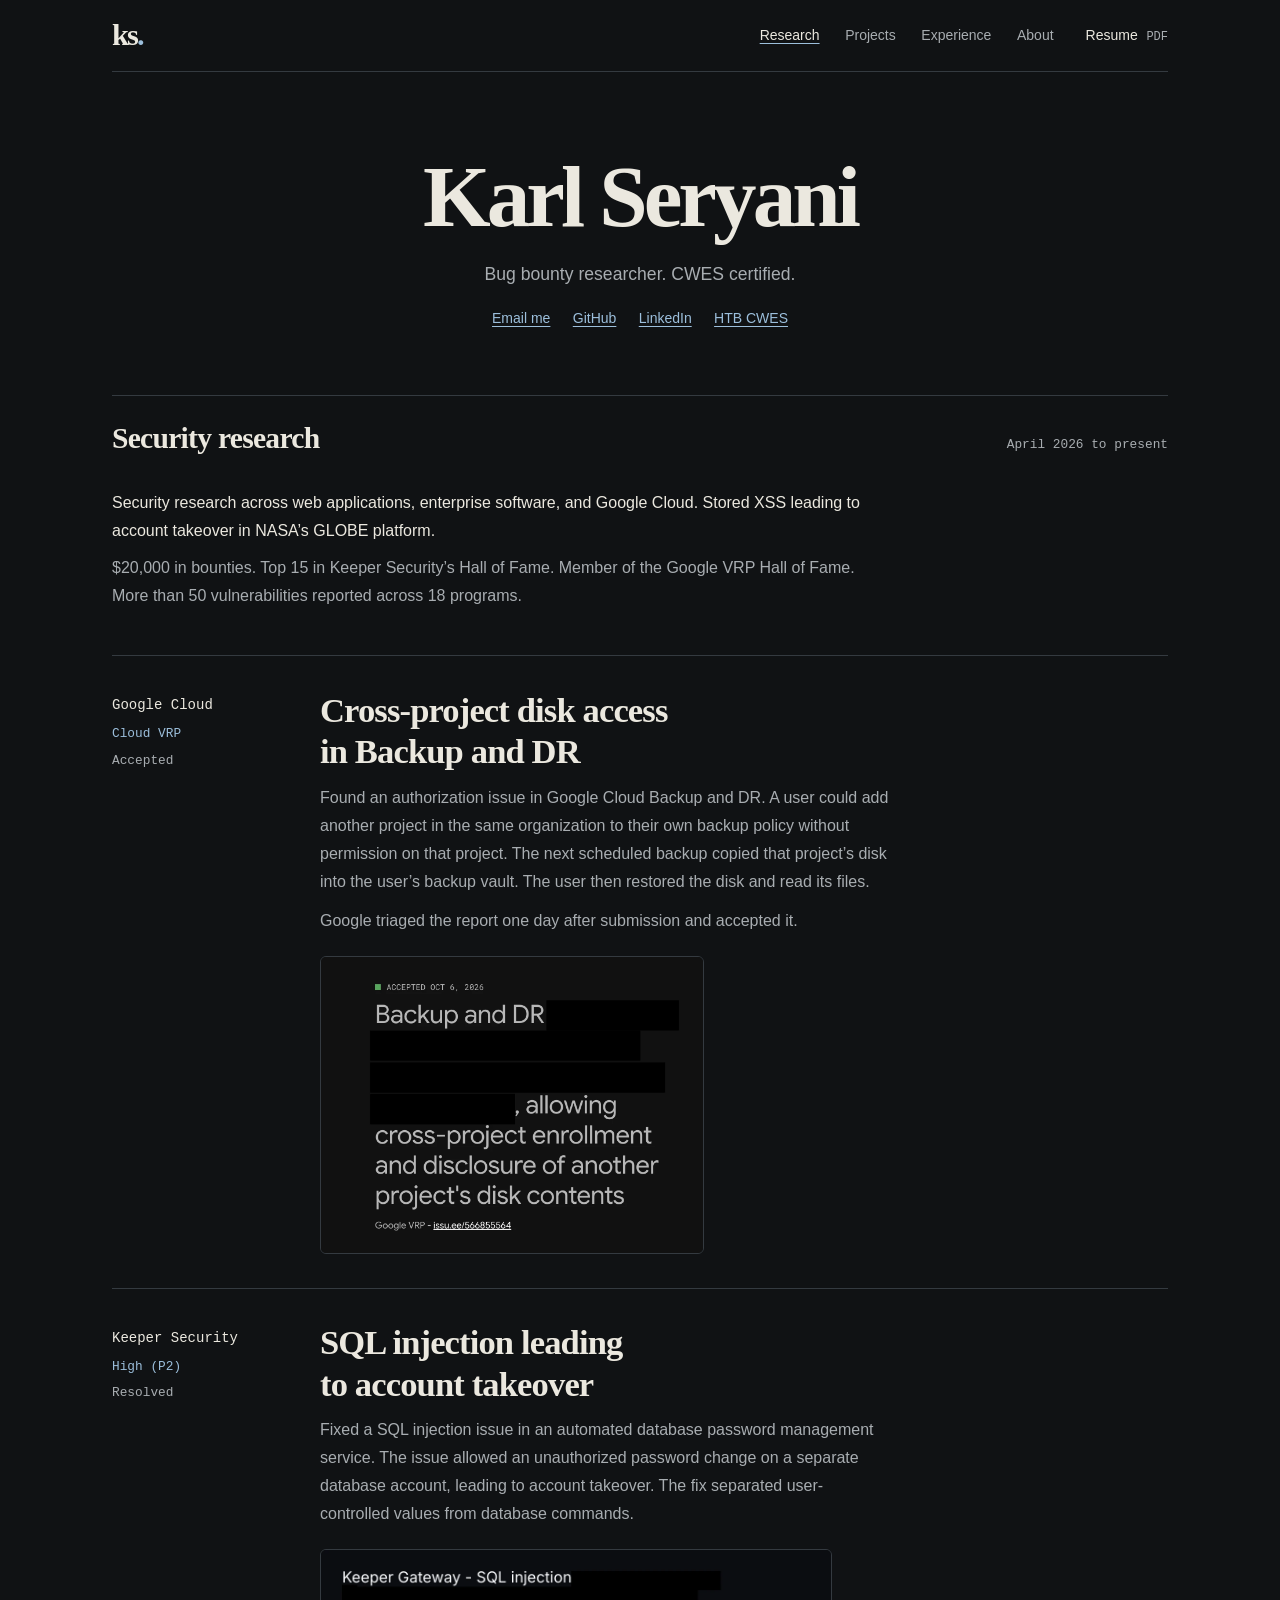
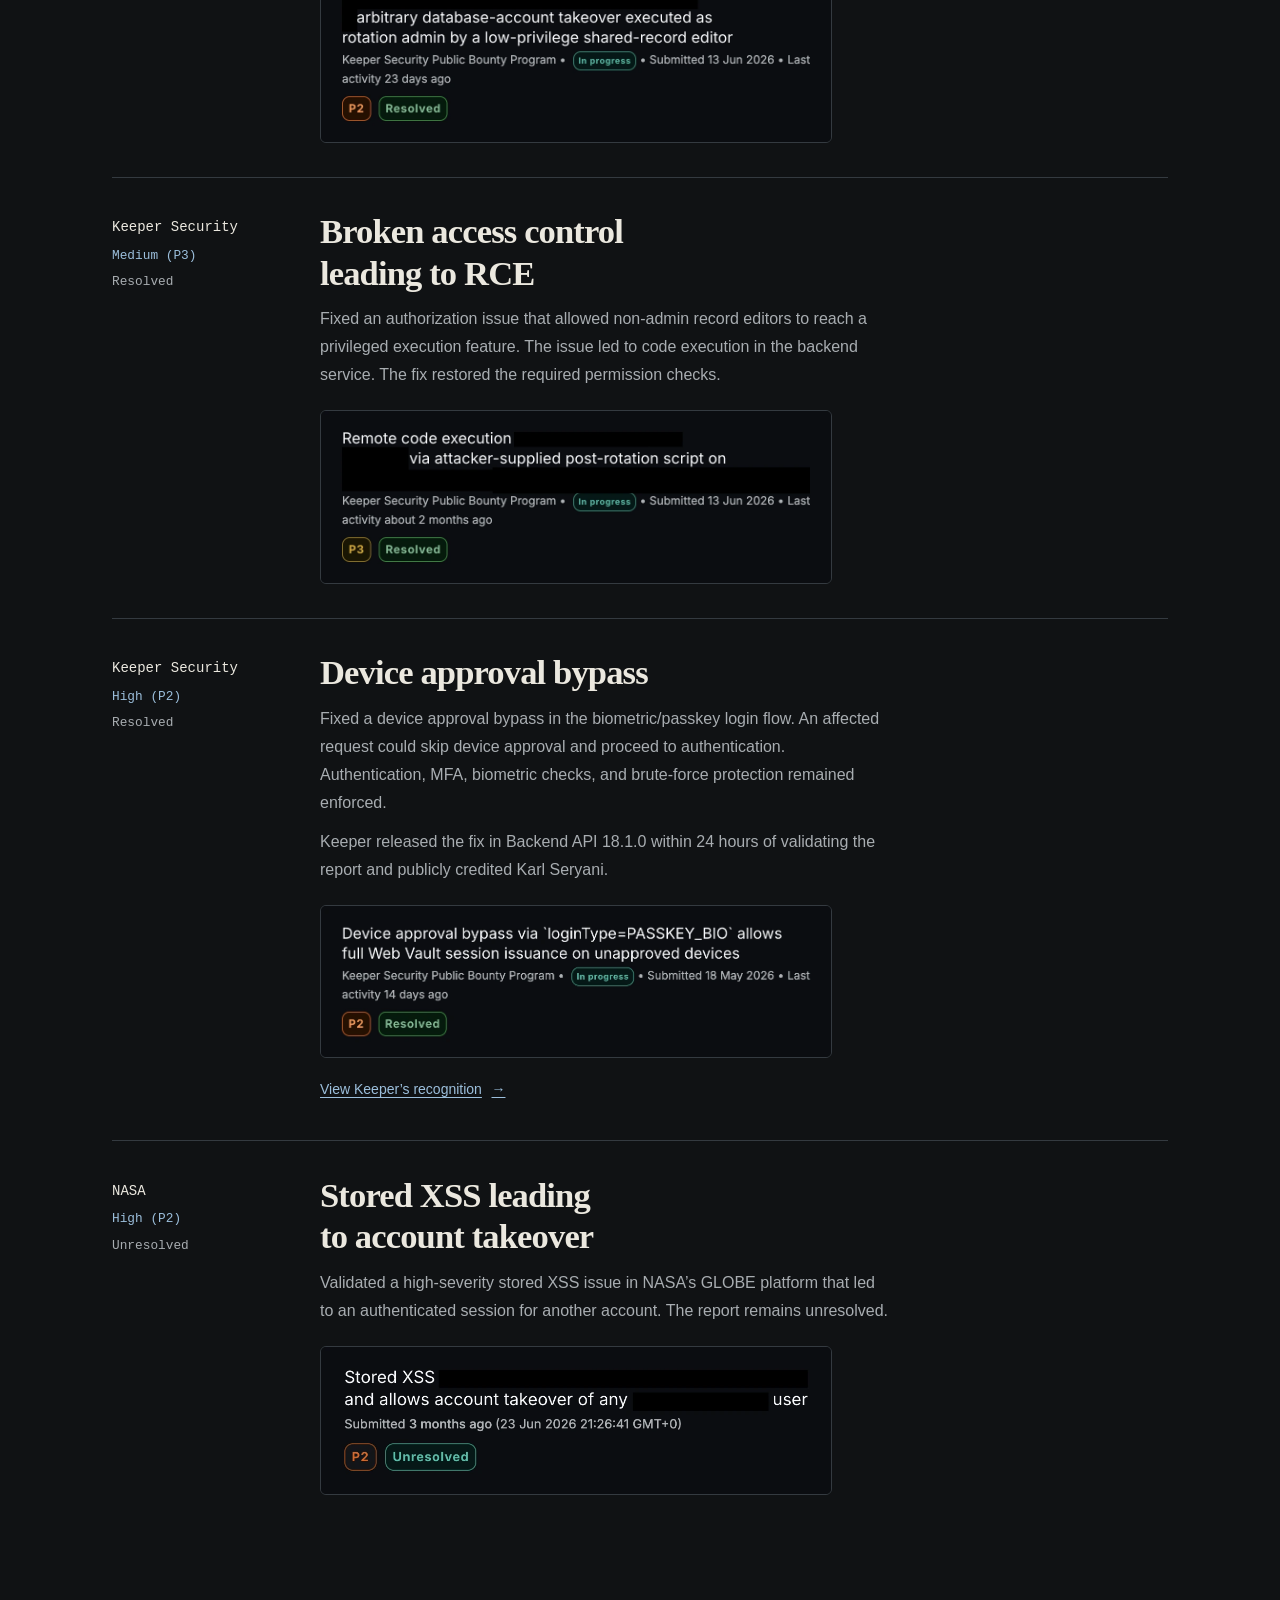
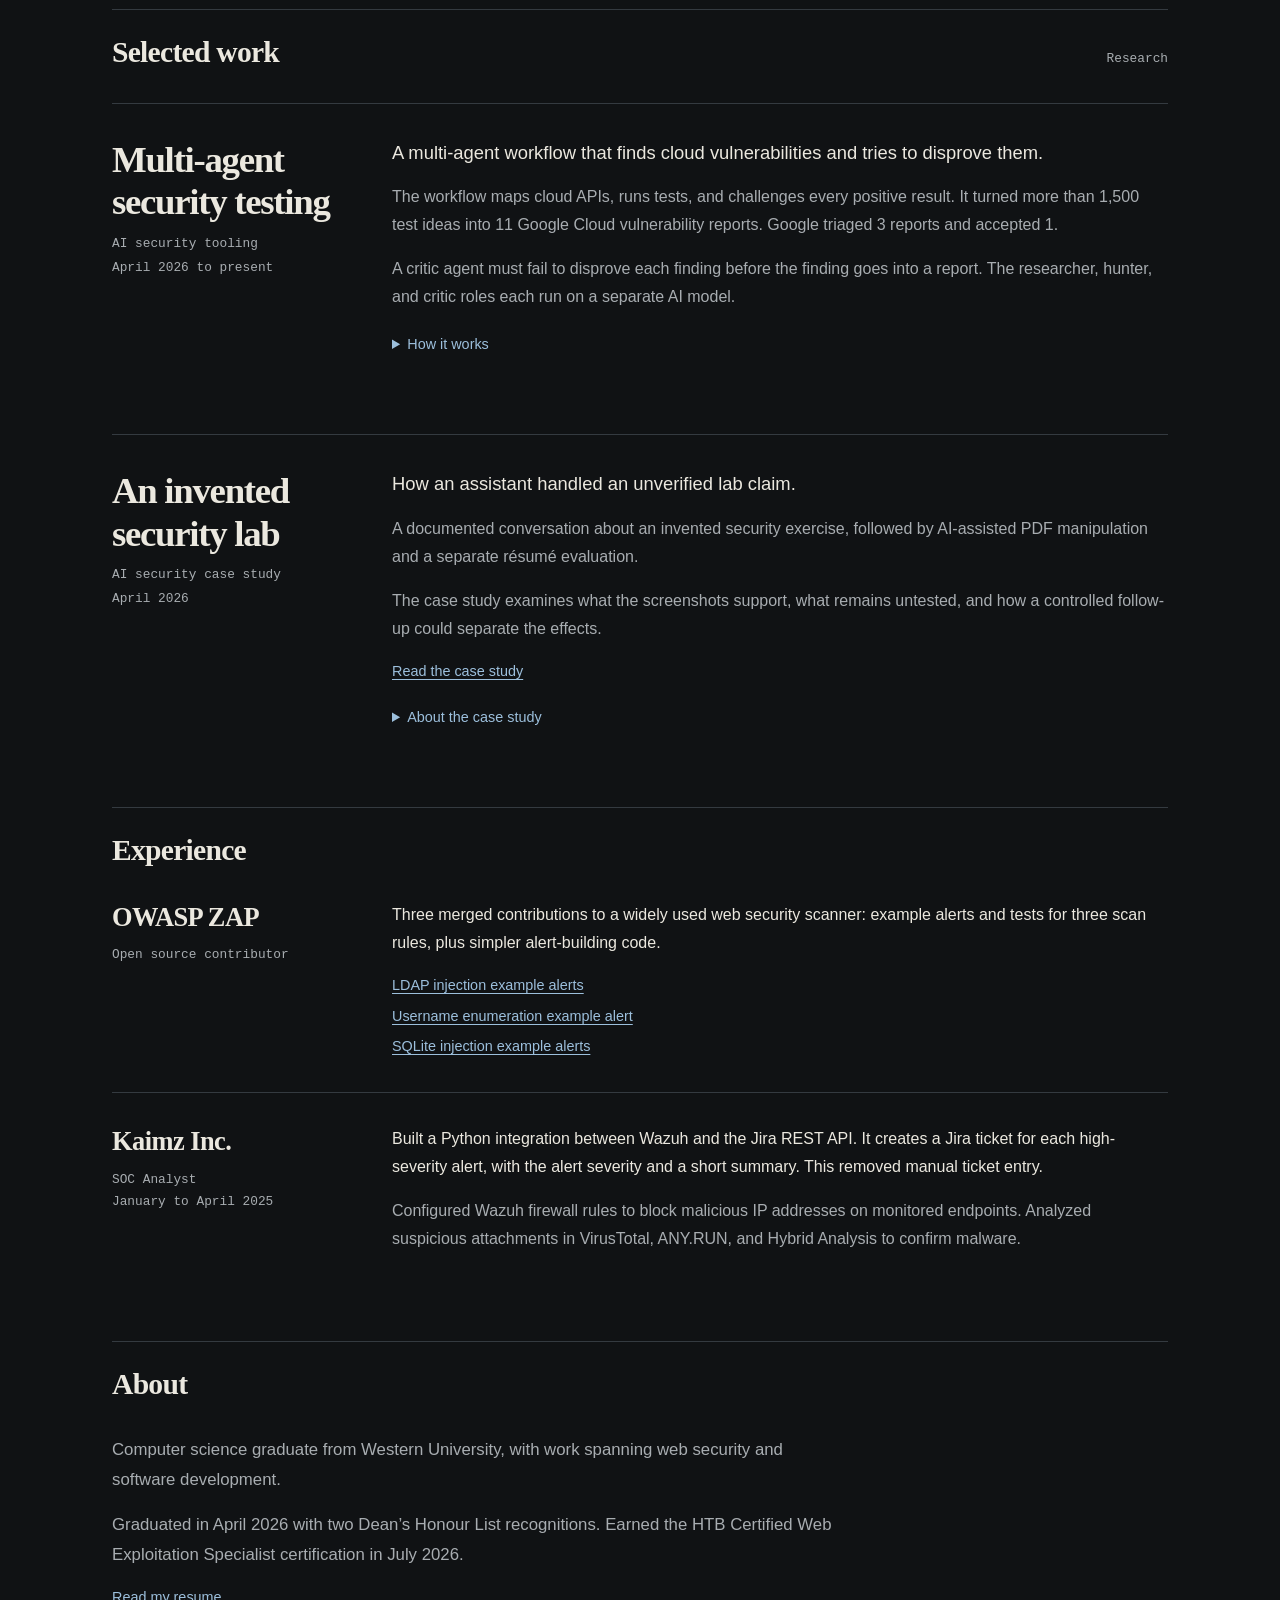
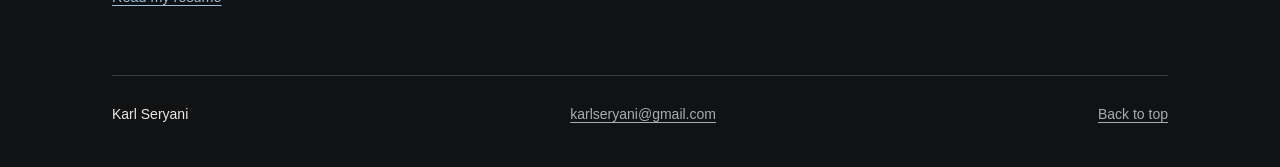
==== index.html @ 9f6967fd "Update bounty total and add Google VRP Hall of Fame Co-Authored-By: Claude Opus 5.5 <noreply@anthrop" ====
<!doctype html>
<html lang="en">
<head>
<meta charset="utf-8"><meta name="viewport" content="width=device-width, initial-scale=1">
<title>Karl Seryani | Bug Bounty Researcher | CWES</title>
<meta name="description" content="Karl Seryani, bug bounty researcher and HTB Certified Web Exploitation Specialist (CWES). Security research, software, and projects.">
<meta name="theme-color" content="#101214">
<link rel="icon" href="assets/favicon.svg" type="image/svg+xml">
<link rel="stylesheet" href="style.css?v=google-bdr-1">
<link rel="canonical" href="https://karl-seryani.github.io/">
</head>
<body>
<a class="skip" href="#security">Skip to research</a>
<header class="site-header"><a href="#top" class="wordmark" aria-label="Karl Seryani, back to top">ks<span>.</span></a><nav aria-label="Main navigation"><a href="#security">Research</a><a href="#work">Projects</a><a href="#experience">Experience</a><a href="#about">About</a></nav><a class="resume-link" href="assets/KarlSeryani.pdf">Resume <span>PDF</span></a></header>
<main id="top">
<section class="hero" aria-labelledby="name-heading"><div class="hero-copy"><h1 id="name-heading">Karl Seryani</h1><p class="intro">Bug bounty researcher. <span>CWES certified.</span></p><div class="hero-links"><a href="mailto:karlseryani@gmail.com">Email me</a><a href="https://github.com/Karl-Seryani">GitHub</a><a href="https://www.linkedin.com/in/karlseryani">LinkedIn</a><a href="https://www.credly.com/badges/754b86be-3909-43e1-b980-5ab812c9e6cb/linked_in_profile" aria-label="View Hack The Box CWES certification">HTB CWES</a></div></div></section>
<section class="experience-section" id="security" aria-labelledby="security-heading">
<div class="section-heading"><h2 id="security-heading">Security research</h2><p>April 2026 to present</p></div>
<div class="research-overview"><p>Security research across web applications, enterprise software, and Google Cloud. Stored XSS leading to account takeover in NASA’s GLOBE platform.</p><p>$20,000 in bounties. Top 15 in Keeper Security’s Hall of Fame. Member of the Google VRP Hall of Fame. More than 50 vulnerabilities reported across 18 programs.</p></div>
<div class="security-writeups" aria-label="Selected security findings">
<article class="security-finding" id="google-backup-dr" aria-labelledby="google-backup-dr-heading">
<div class="finding-meta"><p class="finding-vendor">Google Cloud</p><p class="finding-severity">Cloud VRP</p><p class="finding-status">Accepted</p></div>
<div class="finding-story"><h3 id="google-backup-dr-heading">Cross-project disk access in Backup and DR</h3><p class="finding-deck">Found an authorization issue in Google Cloud Backup and DR. A user could add another project in the same organization to their own backup policy without permission on that project. The next scheduled backup copied that project’s disk into the user’s backup vault. The user then restored the disk and read its files.</p><p class="finding-deck">Google triaged the report one day after submission and accepted it.</p><figure class="finding-shot finding-shot-tall"><img src="assets/findings/google-backup-dr-cross-project.webp" alt="Redacted Google Bug Hunters report card: Backup and DR issue allowing cross-project enrollment and disclosure of another project’s disk contents, Accepted" width="1318" height="1022" loading="lazy" decoding="async"></figure></div>
</article>
<article class="security-finding" id="sql-injection" aria-labelledby="sql-injection-heading">
<div class="finding-meta"><p class="finding-vendor">Keeper Security</p><p class="finding-severity">High (P2)</p><p class="finding-status">Resolved</p></div>
<div class="finding-story"><h3 id="sql-injection-heading">SQL injection leading to account takeover</h3><p class="finding-deck">Fixed a SQL injection issue in an automated database password management service. The issue allowed an unauthorized password change on a separate database account, leading to account takeover. The fix separated user-controlled values from database commands.</p><figure class="finding-shot"><img src="assets/findings/keeper-sql-injection.webp" alt="Redacted Bugcrowd report card: Keeper Gateway SQL injection leading to database-account takeover, P2, Resolved" width="1068" height="402" loading="lazy" decoding="async"></figure></div>
</article>
<article class="security-finding" id="access-control-rce" aria-labelledby="access-control-heading">
<div class="finding-meta"><p class="finding-vendor">Keeper Security</p><p class="finding-severity">Medium (P3)</p><p class="finding-status">Resolved</p></div>
<div class="finding-story"><h3 id="access-control-heading">Broken access control leading to RCE</h3><p class="finding-deck">Fixed an authorization issue that allowed non-admin record editors to reach a privileged execution feature. The issue led to code execution in the backend service. The fix restored the required permission checks.</p><figure class="finding-shot"><img src="assets/findings/keeper-access-control-rce.webp" alt="Redacted Bugcrowd report card: Remote code execution via attacker-supplied post-rotation script, P3, Resolved" width="1068" height="360" loading="lazy" decoding="async"></figure></div>
</article>
<article class="security-finding" id="device-approval-bypass" aria-labelledby="device-approval-heading">
<div class="finding-meta"><p class="finding-vendor">Keeper Security</p><p class="finding-severity">High (P2)</p><p class="finding-status">Resolved</p></div>
<div class="finding-story"><h3 id="device-approval-heading">Device approval bypass</h3><p class="finding-deck">Fixed a device approval bypass in the biometric/passkey login flow. An affected request could skip device approval and proceed to authentication. Authentication, MFA, biometric checks, and brute-force protection remained enforced.</p><p class="finding-deck">Keeper released the fix in Backend API 18.1.0 within 24 hours of validating the report and publicly credited Karl Seryani.</p><figure class="finding-shot"><img src="assets/findings/keeper-device-approval-bypass.webp" alt="Bugcrowd report card: Device approval bypass via loginType=PASSKEY_BIO allows Web Vault sessions on unapproved devices, P2, Resolved" width="1075" height="319" loading="lazy" decoding="async"></figure><a class="writeup-link" href="https://docs.keeper.io/release-notes/backend/backend-api/backend-api-18.1.0">View Keeper’s recognition <span aria-hidden="true">→</span></a></div>
</article>
<article class="security-finding" id="nasa-stored-xss" aria-labelledby="nasa-finding-heading">
<div class="finding-meta"><p class="finding-vendor">NASA</p><p class="finding-severity">High (P2)</p><p class="finding-status">Unresolved</p></div>
<div class="finding-story"><h3 id="nasa-finding-heading">Stored XSS leading to account takeover</h3><p class="finding-deck">Validated a high-severity stored XSS issue in NASA’s GLOBE platform that led to an authenticated session for another account. The report remains unresolved.</p><figure class="finding-shot"><img src="assets/findings/nasa-stored-xss.webp" alt="Redacted Bugcrowd report card: Stored XSS allowing account takeover, P2, Unresolved" width="962" height="278" loading="lazy" decoding="async"></figure></div>
</article>
</div></section>
<section id="work" aria-labelledby="work-heading">
<div class="section-heading"><h2 id="work-heading">Selected work</h2><p>Research</p></div>
<article class="project text-project research-project" id="multi-agent-testing">
<div class="project-copy"><div><h3>Multi-agent security testing</h3><p class="project-kind">AI security tooling</p><p class="project-kind">April 2026 to present</p></div><div>
<p class="lead">A multi-agent workflow that finds cloud vulnerabilities and tries to disprove them.</p>
<p>The workflow maps cloud APIs, runs tests, and challenges every positive result. It turned more than 1,500 test ideas into 11 Google Cloud vulnerability reports. Google triaged 3 reports and accepted 1.</p>
<p>A critic agent must fail to disprove each finding before the finding goes into a report. The researcher, hunter, and critic roles each run on a separate AI model.</p>
<details><summary>How it works</summary><div class="detail-body"><p>A SQLite database stores each finding and test idea under a unique ID. The agents ask the database for only the data they need. This replaced a large Markdown file, so each run uses fewer tokens and costs less.</p><p>A Python request tool checks every request against a 220-rule host allowlist. It blocks out-of-scope and duplicate tests and saves more than 3,100 experiments as proof that anyone can replay.</p><p>Built with Python, SQLite, and Claude Code.</p></div></details>
</div></div></article>
<article class="project text-project research-project" id="ai-research">
<div class="project-copy"><div><h3>An invented security lab</h3><p class="project-kind">AI security case study</p><p class="project-kind">April 2026</p></div><div>
<p class="lead">How an assistant handled an unverified lab claim.</p>
<p>A documented conversation about an invented security exercise, followed by AI-assisted PDF manipulation and a separate résumé evaluation.</p>
<p>The case study examines what the screenshots support, what remains untested, and how a controlled follow-up could separate the effects.</p>
<div class="project-links"><a href="https://karl-seryani.github.io/ai-social-engineering/">Read the case study</a></div>
<details><summary>About the case study</summary><div class="detail-body"><p>One personalized Claude conversation, synthetic documents, and selected screenshots. The article distinguishes acceptance of the lab pretext from the evaluator's response to fabricated experience.</p><p>No real hiring system was tested. The experiment does not establish causation, success rates, or a ranking of models.</p></div></details>
</div></div></article>
</section>
<section class="experience-section" id="experience" aria-labelledby="experience-heading">
<div class="section-heading"><h2 id="experience-heading">Experience</h2></div>

<article class="experience-entry"><div><h3>OWASP ZAP</h3><p class="date">Open source contributor</p></div><div><p>Three merged contributions to a widely used web security scanner: example alerts and tests for three scan rules, plus simpler alert-building code.</p><ul class="contribution-links"><li><a href="https://github.com/zaproxy/zap-extensions/pull/7288">LDAP injection example alerts</a></li><li><a href="https://github.com/zaproxy/zap-extensions/pull/7249">Username enumeration example alert</a></li><li><a href="https://github.com/zaproxy/zap-extensions/pull/7224">SQLite injection example alerts</a></li></ul></div></article>
<article class="experience-entry"><div><h3>Kaimz Inc.</h3><p class="date">SOC Analyst<br>January to April 2025</p></div><div><p>Built a Python integration between Wazuh and the Jira REST API. It creates a Jira ticket for each high-severity alert, with the alert severity and a short summary. This removed manual ticket entry.</p><p>Configured Wazuh firewall rules to block malicious IP addresses on monitored endpoints. Analyzed suspicious attachments in VirusTotal, ANY.RUN, and Hybrid Analysis to confirm malware.</p></div></article>
</section>
<section class="about-section" id="about" aria-labelledby="about-heading"><div class="section-heading"><h2 id="about-heading">About</h2></div><div class="about-copy"><p>Computer science graduate from Western University, with work spanning web security and software development.</p><p>Graduated in April 2026 with two Dean’s Honour List recognitions. Earned the HTB Certified Web Exploitation Specialist certification in July 2026.</p><a href="assets/KarlSeryani.pdf">Read my resume</a></div></section>
<footer><p>Karl Seryani</p><a href="mailto:karlseryani@gmail.com">karlseryani@gmail.com</a><a href="#top">Back to top</a></footer>
</main>
<script type="module" src="site.js"></script></body></html>
---- style.css ----
:root {
  color-scheme: dark;
  --page: #101214;
  --surface: #181c20;
  --ink: #ebe8df;
  --muted: #a8adb1;
  --accent: #9cbfdc;
  --line: #343a40;
  --display: 'Iowan Old Style', 'Palatino Linotype', 'Book Antiqua', Georgia, serif;
  --body: 'Avenir Next', Avenir, 'Segoe UI', sans-serif;
  --mono: ui-monospace, 'SFMono-Regular', Consolas, monospace;
}
* { box-sizing: border-box; }
html { scroll-behavior: smooth; scroll-padding-top: 7rem; }
body { margin: 0; background: var(--page); color: var(--ink); font: 1rem/1.75 var(--body); -webkit-font-smoothing: antialiased; }
a { color: inherit; text-decoration-thickness: 1px; text-underline-offset: .24em; transition: color .18s ease; }
a:hover { color: var(--accent); }
a:focus-visible, summary:focus-visible, button:focus-visible { outline: 2px solid var(--accent); outline-offset: 5px; border-radius: 2px; }
p, h1, h2, h3, h4, figure { margin: 0; }
p + p { margin-top: 1rem; }
h1, h2, h3 { font-family: var(--display); font-weight: 600; text-wrap: balance; }
button { color: inherit; font: inherit; }
::selection { background: var(--accent); color: var(--page); }
.skip { position: fixed; top: -8rem; left: 1rem; z-index: 20; padding: .7rem 1rem; background: var(--ink); color: var(--page); }
.skip:focus { top: 1rem; }
.site-header { position: sticky; top: 0; z-index: 5; display: flex; align-items: center; gap: 2rem; width: min(88%, 66rem); margin: auto; padding: 1.2rem 0; background: var(--page); border-bottom: 1px solid var(--line); }
.wordmark { flex: 1; font-family: var(--display); font-size: 1.9rem; font-weight: 600; line-height: 1; letter-spacing: -.06em; text-decoration: none; }
.wordmark span { color: var(--accent); }
nav { display: flex; gap: 1.6rem; font-size: .875rem; }
nav a { padding: .25rem 0; text-decoration: none; color: var(--muted); }
nav a[aria-current] { color: var(--ink); text-decoration: underline; text-decoration-color: var(--accent); }
.resume-link { font-size: .875rem; text-decoration: none; }
.resume-link span { font: .75rem var(--mono); color: var(--muted); margin-left: .3rem; }
main { width: min(88%, 66rem); margin: auto; }
.hero { padding: 4.8rem 0 4rem; text-align: center; }
.hero h1 { font-size: clamp(3.2rem, 6.8vw, 5.5rem); line-height: 1.1; letter-spacing: -.045em; }
.intro { color: var(--muted); margin-top: 1rem; font-size: 1.1rem; line-height: 1.6; }
.intro span { white-space: nowrap; }
.hero-links { display: flex; flex-wrap: wrap; justify-content: center; gap: 1.4rem; margin-top: 1.1rem; font-size: .875rem; }
.hero-links a { color: var(--accent); }
.section-heading { display: flex; justify-content: space-between; align-items: baseline; gap: 1rem; border-top: 1px solid var(--line); padding-top: 1.5rem; margin-bottom: 2rem; }
.section-heading h2 { font-size: 1.85rem; line-height: 1.25; letter-spacing: -.025em; }
.section-heading > p { color: var(--muted); font: .8rem/1.5 var(--mono); }
.research-overview { max-width: 47rem; margin-bottom: 2.8rem; }
.research-overview > p + p { color: var(--muted); margin-top: .6rem; }
.research-overview > a { display: inline-block; margin-top: .9rem; color: var(--accent); font-size: .9rem; }
.security-writeups { margin-bottom: 5rem; }
.security-finding { display: grid; grid-template-columns: 10.5rem minmax(0, 1fr); column-gap: 2.5rem; padding: 2.1rem 0; border-top: 1px solid var(--line); }
.finding-meta { padding-top: .3rem; font: .8rem/1.65 var(--mono); color: var(--muted); }
.finding-meta > p + p { margin-top: .35rem; }
.finding-vendor { color: var(--ink); font-size: .875rem; }
.finding-severity { color: var(--accent); }
.finding-story { min-width: 0; }
.finding-story h3 { max-width: 29ch; font-size: clamp(1.65rem, 2.7vw, 2.3rem); line-height: 1.2; letter-spacing: -.025em; }
.finding-deck { color: var(--muted); margin-top: .7rem; max-width: 64ch; }
.finding-shot { margin-top: 1.3rem; max-width: 32rem; }
.finding-shot-tall { max-width: 24rem; }
.finding-shot img { display: block; width: 100%; height: auto; border: 1px solid var(--line); border-radius: 6px; }
.project { margin-bottom: 4.5rem; }
.project-copy { display: grid; grid-template-columns: 15rem minmax(0, 1fr); gap: 2.5rem; align-items: start; }
.project-copy > div { min-width: 0; }
.project-copy h3 { font-size: 2.3rem; line-height: 1.15; letter-spacing: -.035em; }
.project-kind { font: .8rem/1.6 var(--mono); color: var(--muted); margin-top: .65rem; }
.project-kind + .project-kind { margin-top: .2rem; }
.status { margin-top: .65rem; color: var(--accent); font-size: .875rem; }
.lead { font-size: 1.15rem; line-height: 1.55; color: var(--ink); }
.project-copy p:not(.lead):not(.status):not(.project-kind) { color: var(--muted); }
.project-links { display: flex; flex-wrap: wrap; gap: 1.4rem; margin-top: 1rem; font-size: .9rem; }
.project-links a { color: var(--accent); }
.project details { margin-top: 1rem; }
.project summary { color: var(--accent); cursor: pointer; padding: .3rem 0; width: fit-content; font-size: .9rem; }
.project summary:hover { text-decoration: underline; }
.detail-body { padding-top: 1rem; }
.text-project { border-top: 1px solid var(--line); padding-top: 2.2rem; }
.experience-entry { display: grid; grid-template-columns: 15rem minmax(0, 1fr); gap: 2.5rem; margin-bottom: 2rem; padding-bottom: 2rem; border-bottom: 1px solid var(--line); }
.experience-entry:last-child { border-bottom: 0; }
.experience-entry h3 { font-size: 1.65rem; line-height: 1.25; letter-spacing: -.02em; }
.date { margin-top: .65rem; font: .8rem/1.7 var(--mono); color: var(--muted); }
.experience-entry > div > p { color: var(--muted); }
.experience-entry > div > p:first-child { color: var(--ink); }
.experience-entry a, .about-copy > a { display: inline-block; margin-top: 1rem; color: var(--accent); font-size: .9rem; }
.contribution-links { list-style: none; padding: 0; margin: .7rem 0 0; }
.contribution-links a { margin-top: .3rem; }
.about-section { margin-top: 3.5rem; }
.about-copy { max-width: 45rem; color: var(--muted); font-size: 1.05rem; }
footer { display: flex; flex-wrap: wrap; justify-content: space-between; gap: 1rem; margin-top: 4rem; padding: 1.6rem 0 2.5rem; border-top: 1px solid var(--line); font-size: .875rem; color: var(--muted); }
footer > p { color: var(--ink); }
@media (prefers-reduced-motion: no-preference) {
  .hero-copy { animation: arrive .6s ease-out both; }
  details[open] .detail-body { animation: arrive .22s ease-out both; }
  @keyframes arrive { from { opacity: 0; transform: translateY(7px); } to { opacity: 1; transform: translateY(0); } }
}
@media (max-width: 900px) {
  .site-header { gap: 1.25rem; }
  nav { gap: 1.1rem; }
  .security-finding { grid-template-columns: 8.5rem minmax(0, 1fr); gap: 1.8rem; }
  .project-copy, .experience-entry { grid-template-columns: 12rem minmax(0, 1fr); gap: 1.8rem; }
}
@media (max-width: 720px) {
  html { scroll-padding-top: 8rem; }
  main, .site-header { width: 90%; }
  .site-header { flex-wrap: wrap; gap: .75rem 1rem; padding: .85rem 0; }
  .wordmark { font-size: 1.8rem; }
  nav { order: 3; width: 100%; justify-content: space-between; gap: .65rem; }
  .resume-link span { display: none; }
  .hero { padding: 3rem 0 2.6rem; }
  .hero h1 { font-size: clamp(2.7rem, 10vw, 4.5rem); }
  .intro { font-size: 1rem; }
  .intro span { display: block; }
  .hero-links { gap: 1.2rem; }
  .section-heading { flex-wrap: wrap; gap: .5rem; margin-bottom: 1.5rem; }
  .section-heading h2 { font-size: 1.65rem; }
  .section-heading > p { font-size: .75rem; }
  .security-writeups { margin-bottom: 3rem; }
  .research-overview { margin-bottom: 2rem; }
  .security-finding { grid-template-columns: 1fr; gap: .85rem; padding: 1.6rem 0; }
  .finding-meta { display: flex; flex-wrap: wrap; align-items: baseline; gap: .4rem 1rem; padding: 0; }
  .finding-meta > p + p { margin: 0; }
  .finding-story h3 { font-size: 1.85rem; }
  .project { margin-bottom: 3rem; }
  .project-copy, .experience-entry { grid-template-columns: 1fr; gap: 1.2rem; }
  .project-copy h3 { font-size: 2.1rem; }
  .project-kind { display: inline-block; margin-right: 1rem; }
  .text-project { padding-top: 1.6rem; }
  .experience-entry { gap: 1rem; }
  .date { margin-top: .45rem; }
  .about-section { margin-top: 2.5rem; }
  footer { margin-top: 3rem; flex-direction: column; gap: .65rem; }
}
@media (prefers-reduced-motion: reduce) {
  html { scroll-behavior: auto; }
  *, *::before, *::after { animation: none !important; transition: none !important; }
}

.finding-story h3 a { text-decoration: none; }
.writeup-link { display: inline-flex; align-items: center; gap: .6rem; margin-top: .9rem; padding: .3rem 0; font-size: .875rem; color: var(--accent); }
.writeup-link span { transition: transform .18s ease; }
.writeup-link:hover span { transform: translateX(3px); }

.security-finding { transition: border-color .2s ease; }
.security-finding:focus-within { border-top-color: var(--accent); }
@media (hover: hover) and (pointer: fine) and (prefers-reduced-motion: no-preference) {
  .security-finding:hover { border-top-color: var(--accent); }
  .finding-story h3 { transition: transform .2s ease; }
  .security-finding:hover .finding-story h3 { transform: translateX(3px); }
}
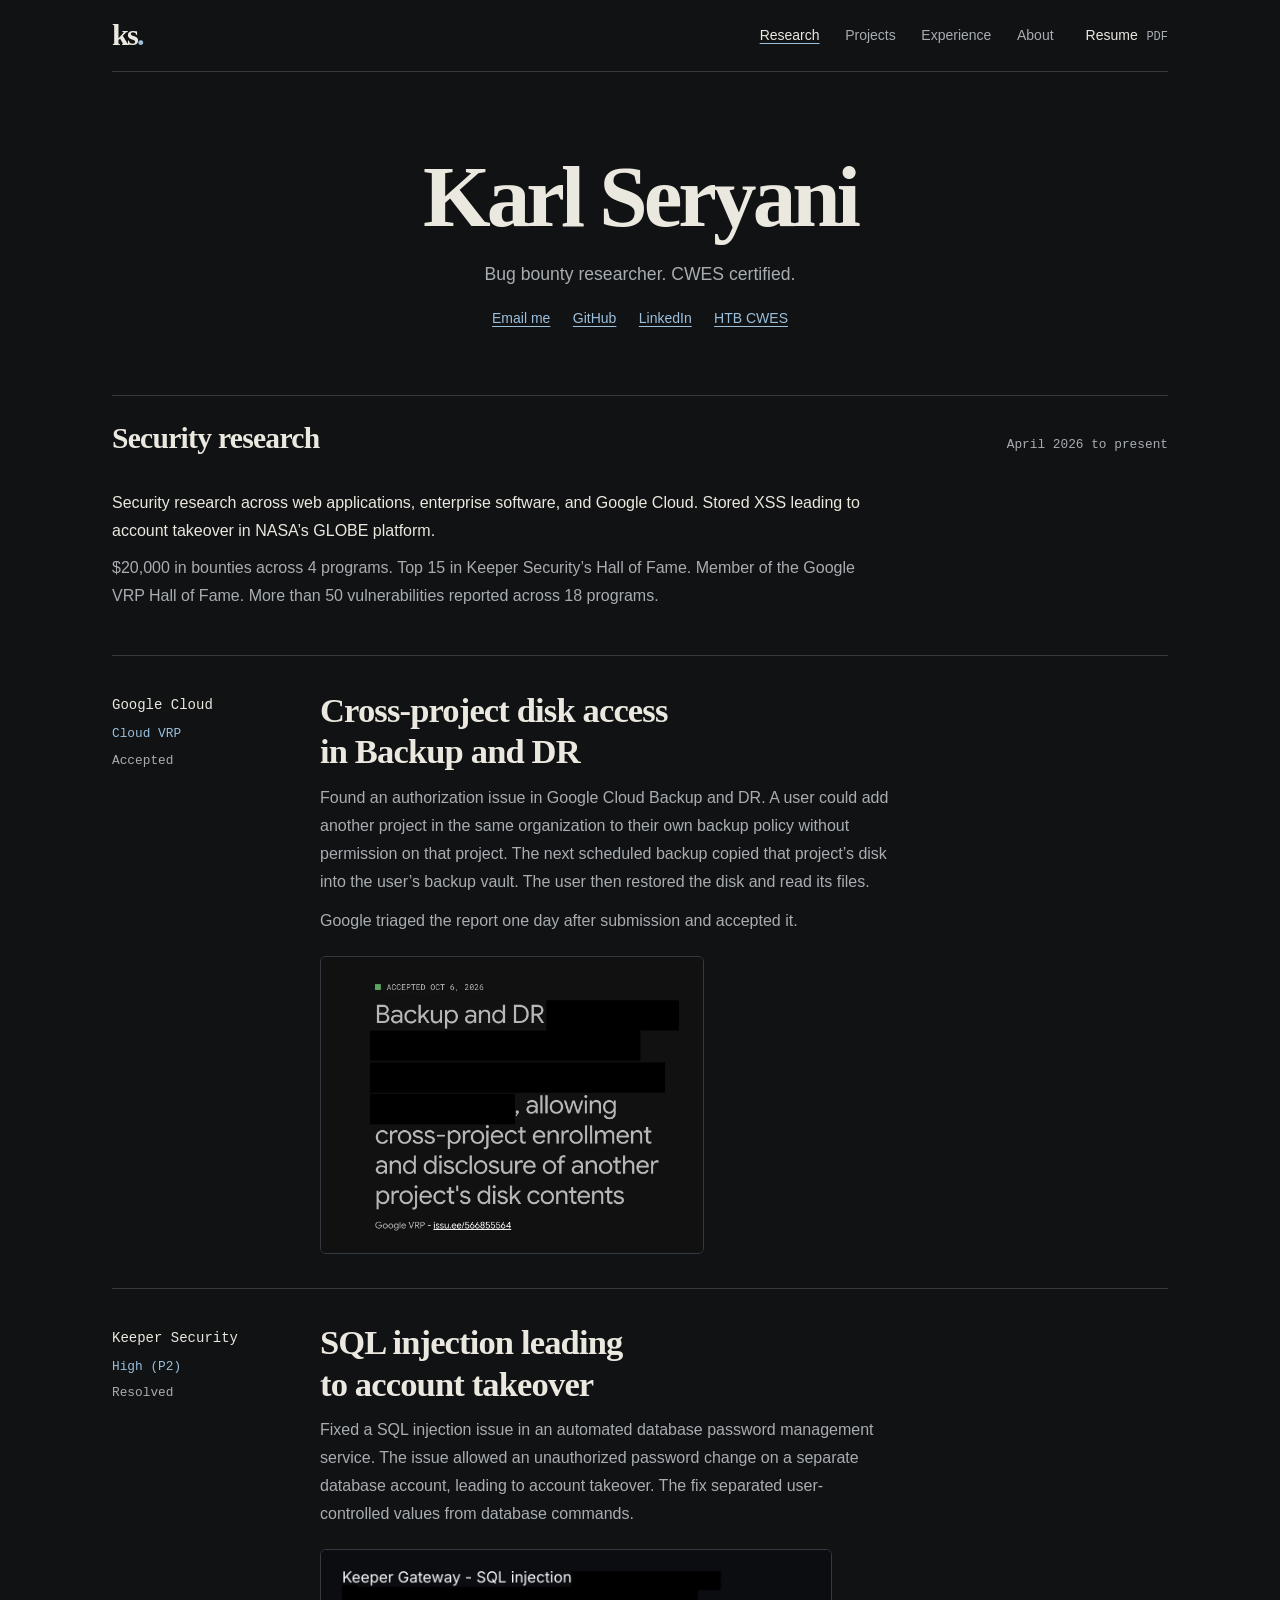
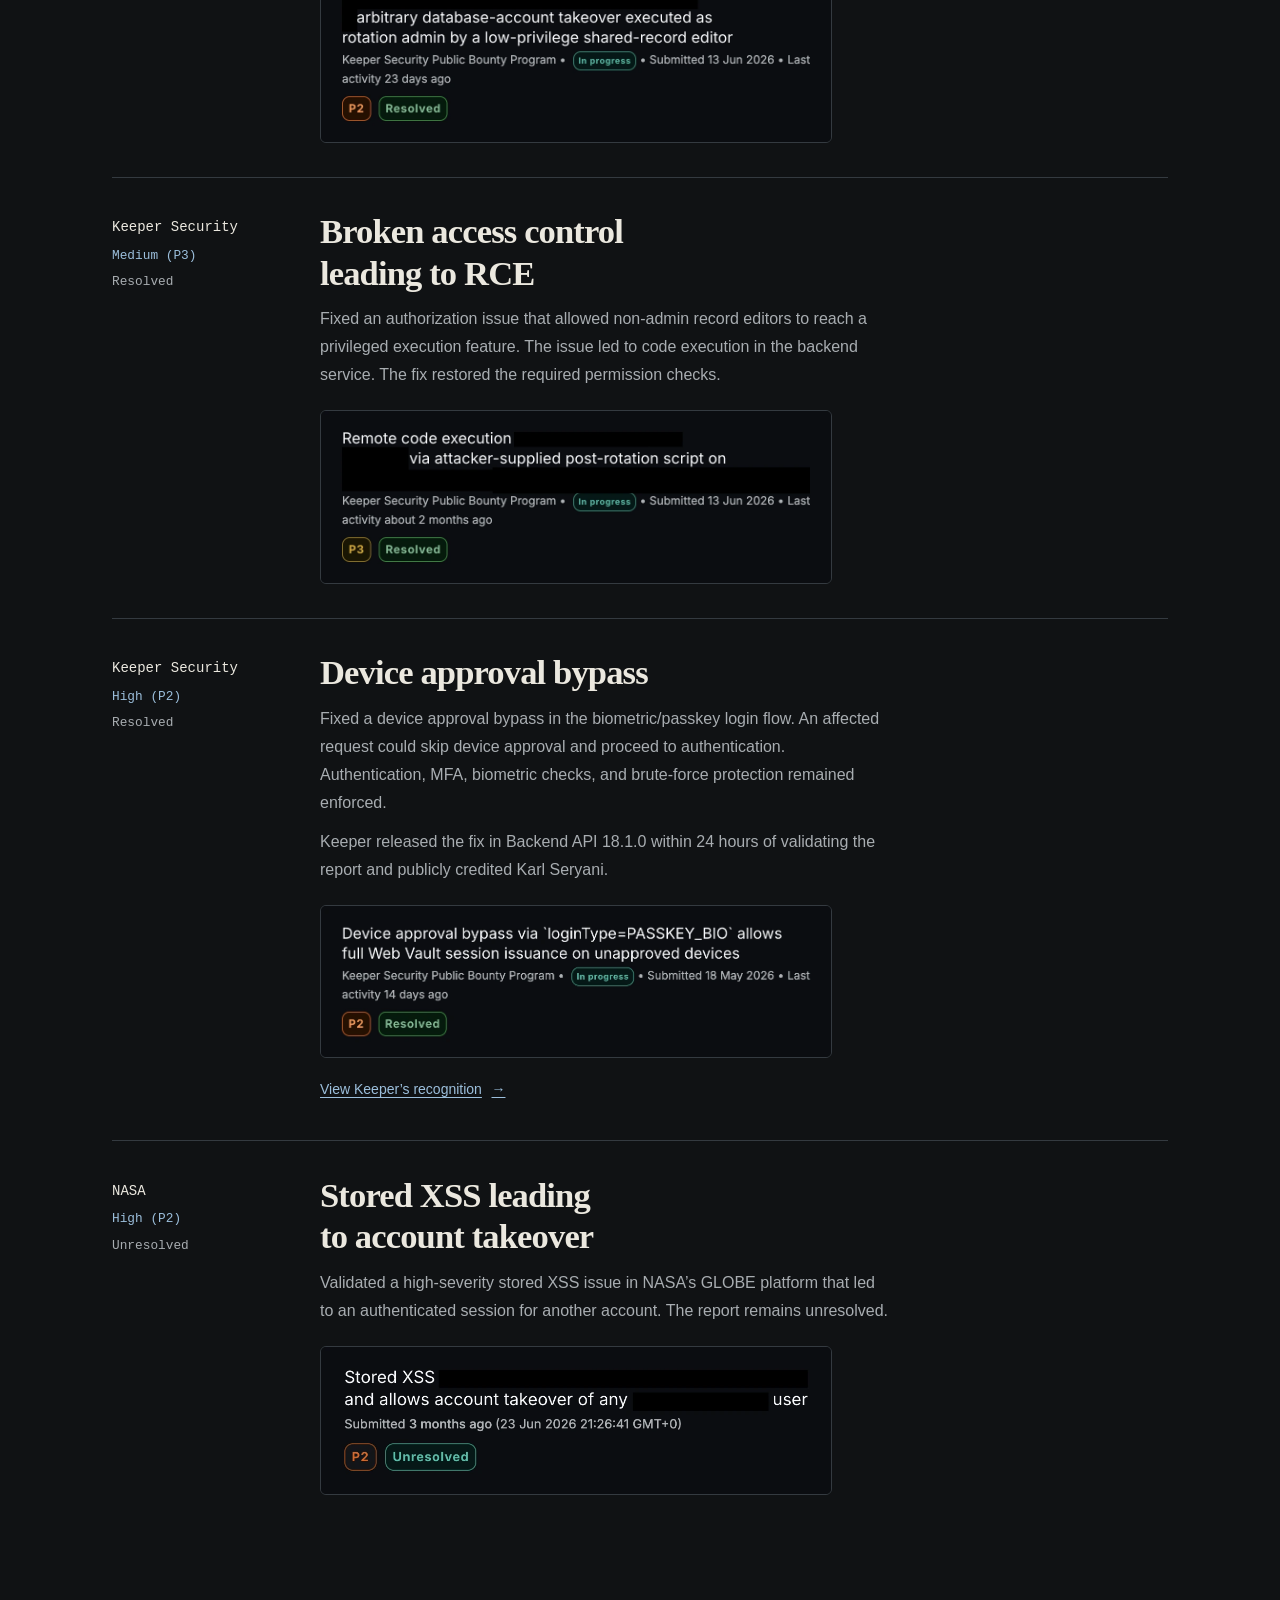
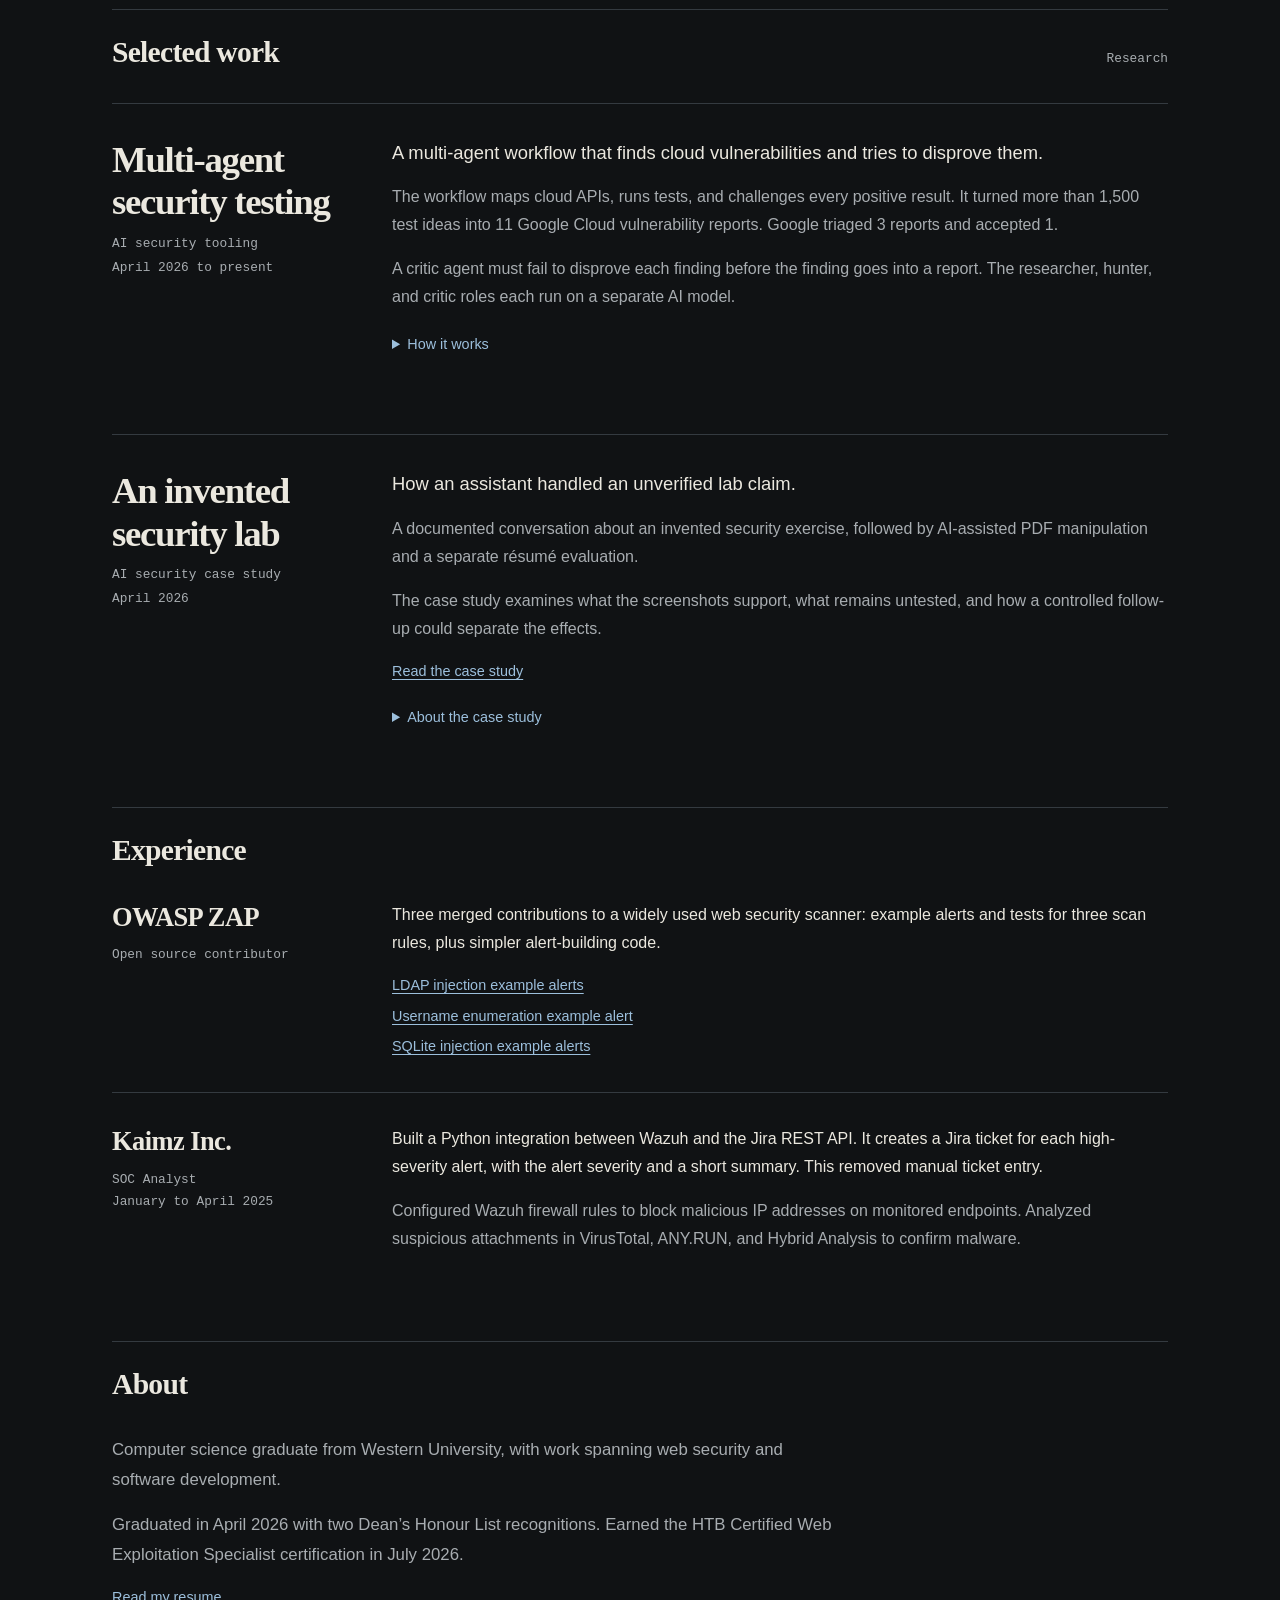
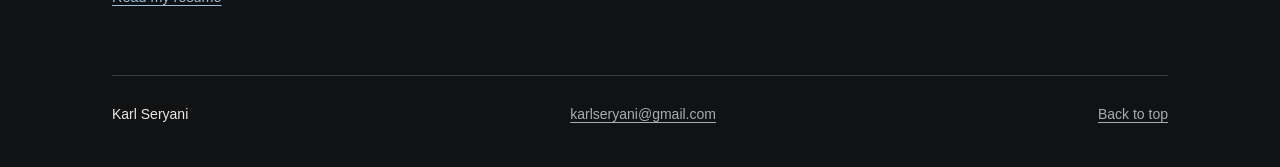
==== commit f5567629: "Note bounties came from 4 programs Co-Authored-By: Claude Opus 5.5 <noreply@anthropic.com> Claude-Se" ====
--- a/index.html
+++ b/index.html
@@ -16,7 +16,7 @@
 <section class="hero" aria-labelledby="name-heading"><div class="hero-copy"><h1 id="name-heading">Karl Seryani</h1><p class="intro">Bug bounty researcher. <span>CWES certified.</span></p><div class="hero-links"><a href="mailto:karlseryani@gmail.com">Email me</a><a href="https://github.com/Karl-Seryani">GitHub</a><a href="https://www.linkedin.com/in/karlseryani">LinkedIn</a><a href="https://www.credly.com/badges/754b86be-3909-43e1-b980-5ab812c9e6cb/linked_in_profile" aria-label="View Hack The Box CWES certification">HTB CWES</a></div></div></section>
 <section class="experience-section" id="security" aria-labelledby="security-heading">
 <div class="section-heading"><h2 id="security-heading">Security research</h2><p>April 2026 to present</p></div>
-<div class="research-overview"><p>Security research across web applications, enterprise software, and Google Cloud. Stored XSS leading to account takeover in NASA’s GLOBE platform.</p><p>$20,000 in bounties. Top 15 in Keeper Security’s Hall of Fame. Member of the Google VRP Hall of Fame. More than 50 vulnerabilities reported across 18 programs.</p></div>
+<div class="research-overview"><p>Security research across web applications, enterprise software, and Google Cloud. Stored XSS leading to account takeover in NASA’s GLOBE platform.</p><p>$20,000 in bounties across 4 programs. Top 15 in Keeper Security’s Hall of Fame. Member of the Google VRP Hall of Fame. More than 50 vulnerabilities reported across 18 programs.</p></div>
 <div class="security-writeups" aria-label="Selected security findings">
 <article class="security-finding" id="google-backup-dr" aria-labelledby="google-backup-dr-heading">
 <div class="finding-meta"><p class="finding-vendor">Google Cloud</p><p class="finding-severity">Cloud VRP</p><p class="finding-status">Accepted</p></div>
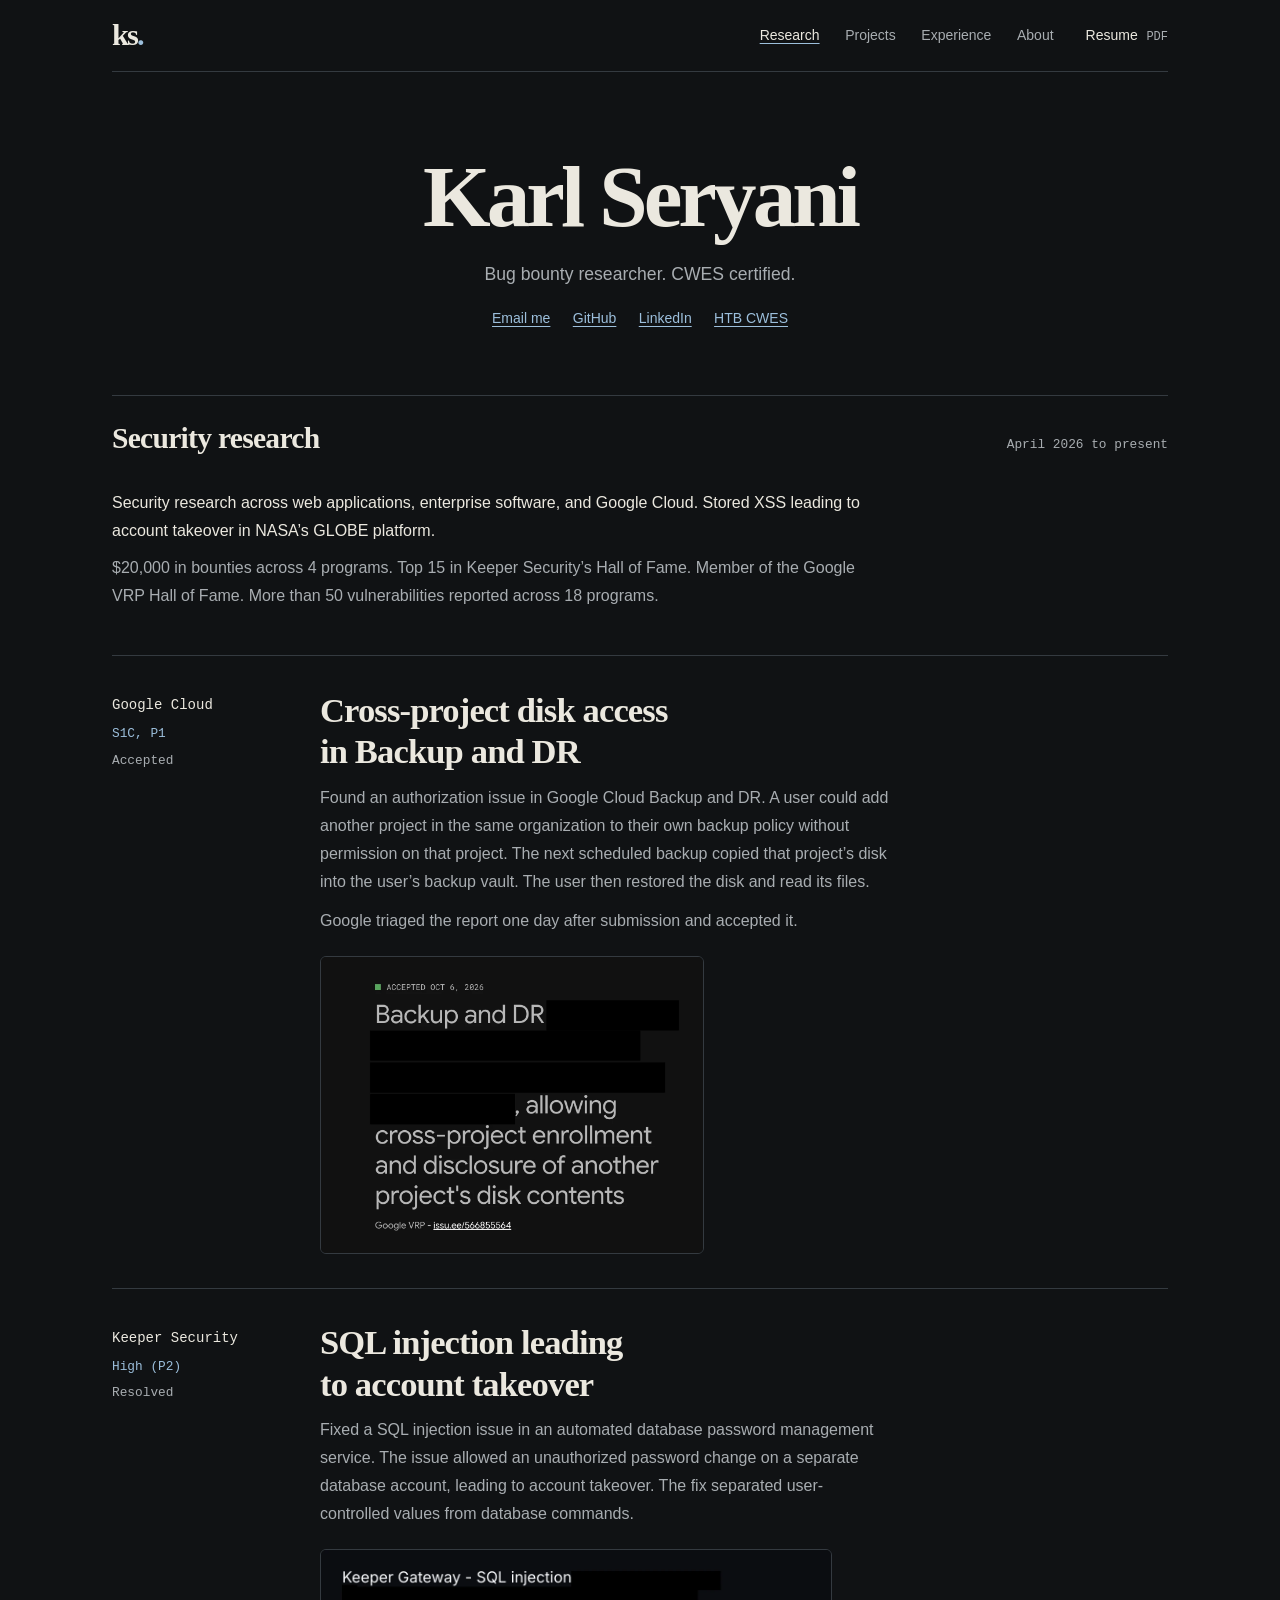
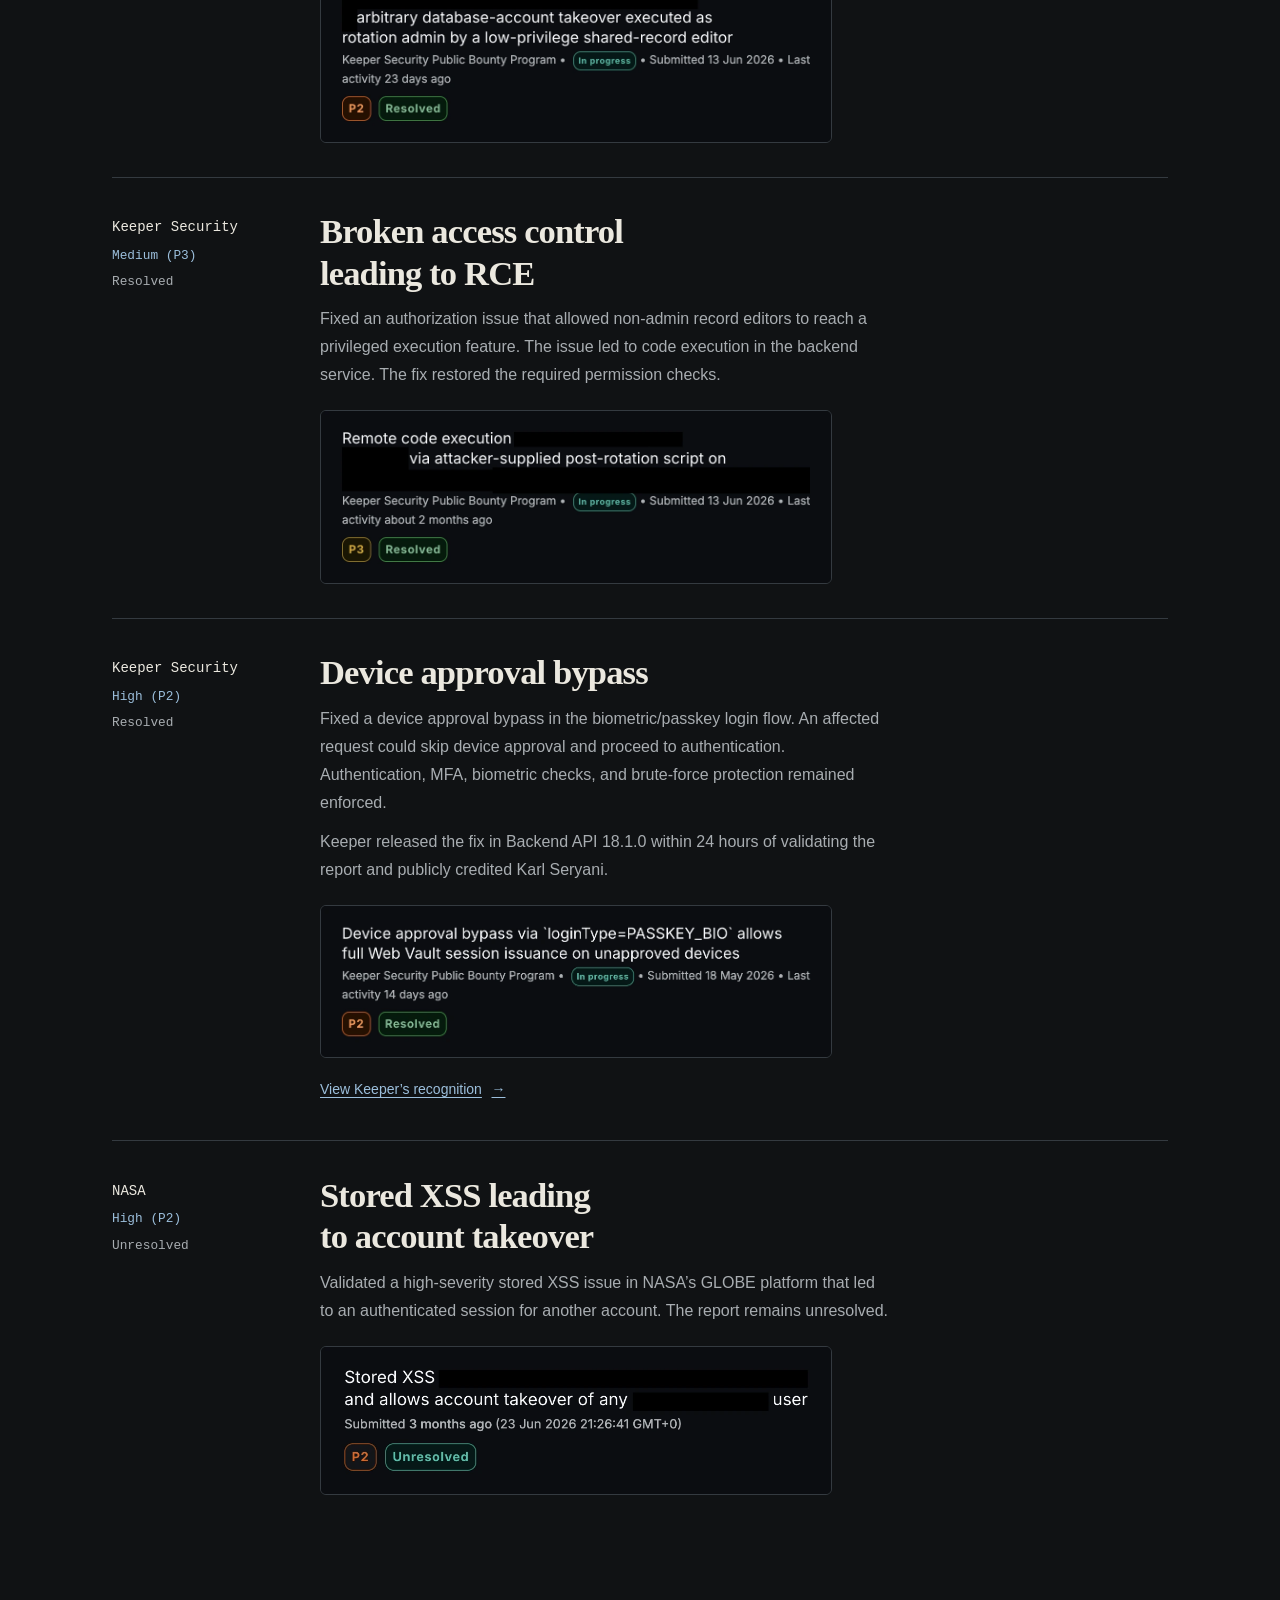
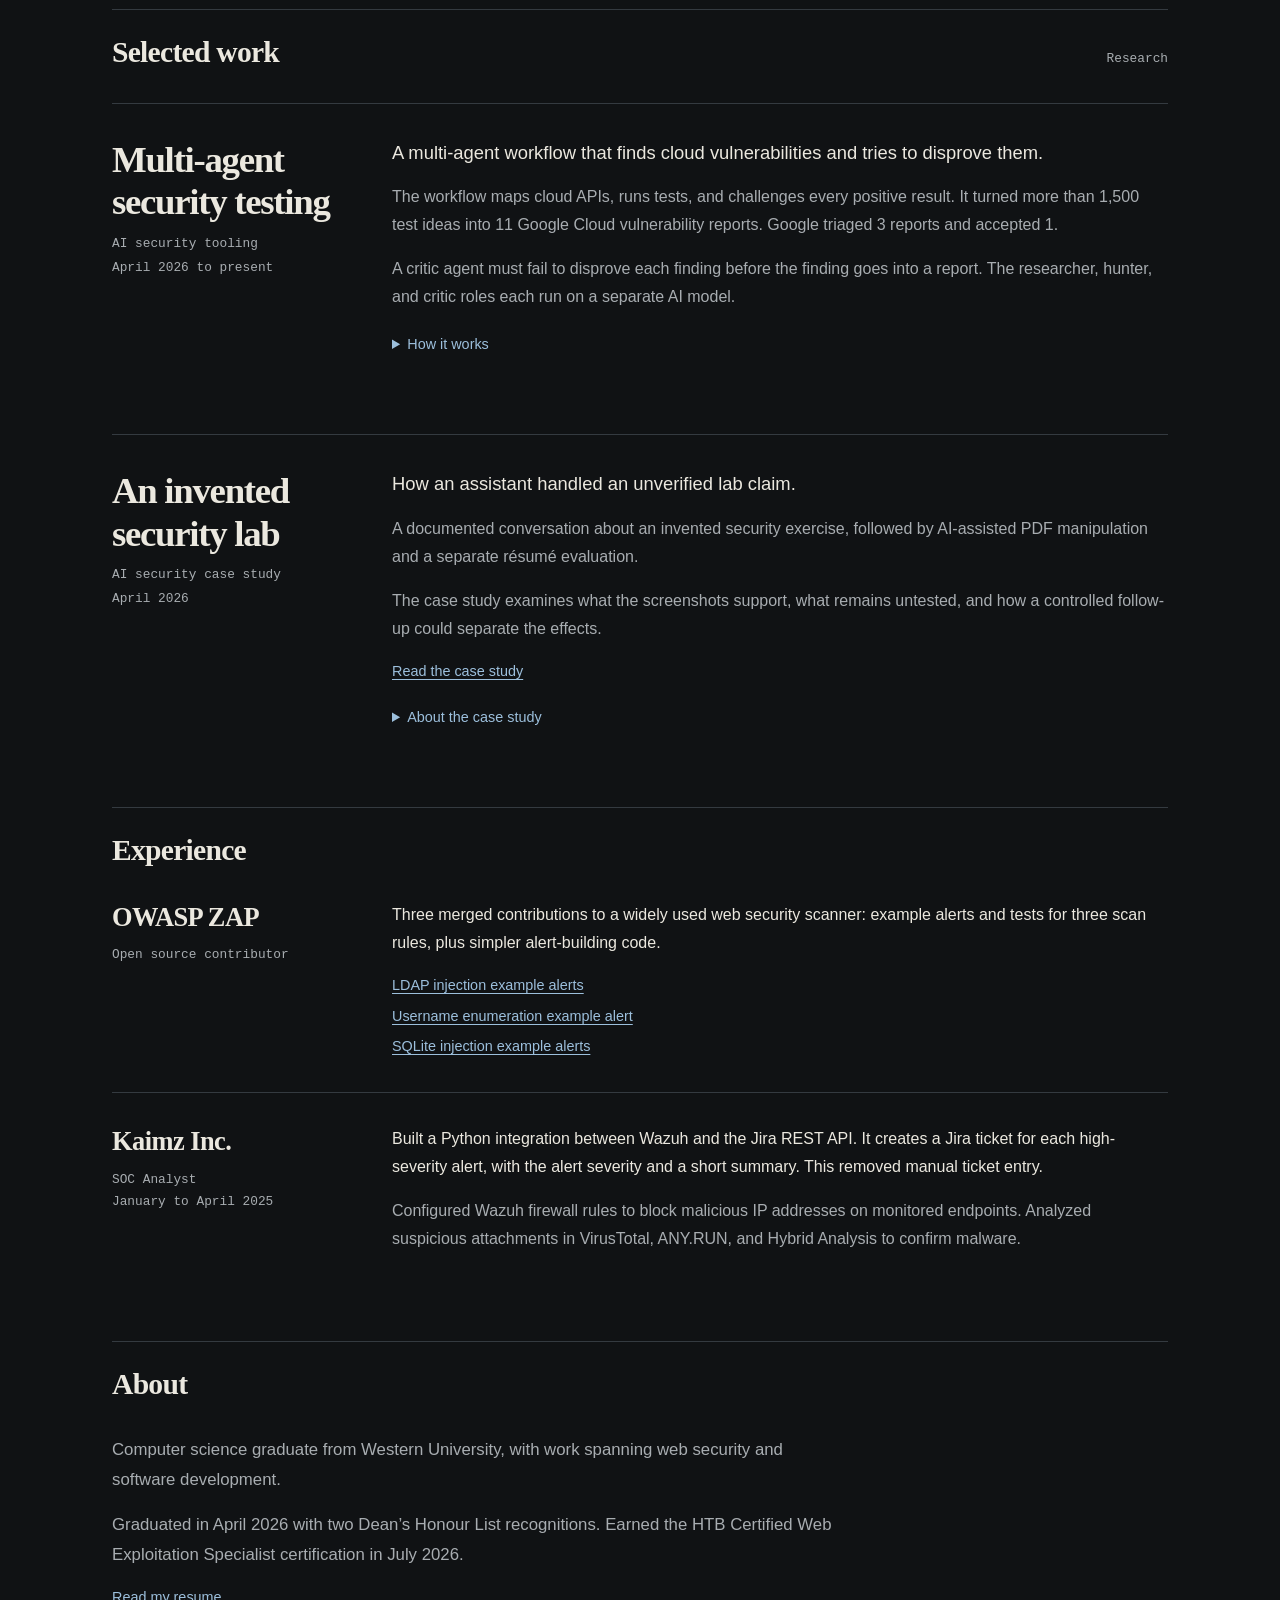
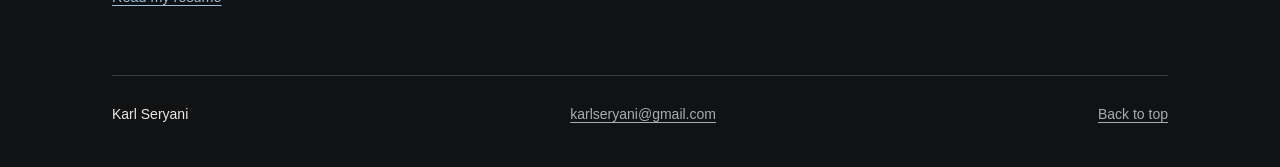
==== commit d567a9e7: "Add Google finding severity S1C, P1 Co-Authored-By: Claude Opus 5.5 <noreply@anthropic.com> Claude-S" ====
--- a/index.html
+++ b/index.html
@@ -19,7 +19,7 @@
 <div class="research-overview"><p>Security research across web applications, enterprise software, and Google Cloud. Stored XSS leading to account takeover in NASA’s GLOBE platform.</p><p>$20,000 in bounties across 4 programs. Top 15 in Keeper Security’s Hall of Fame. Member of the Google VRP Hall of Fame. More than 50 vulnerabilities reported across 18 programs.</p></div>
 <div class="security-writeups" aria-label="Selected security findings">
 <article class="security-finding" id="google-backup-dr" aria-labelledby="google-backup-dr-heading">
-<div class="finding-meta"><p class="finding-vendor">Google Cloud</p><p class="finding-severity">Cloud VRP</p><p class="finding-status">Accepted</p></div>
+<div class="finding-meta"><p class="finding-vendor">Google Cloud</p><p class="finding-severity">S1C, P1</p><p class="finding-status">Accepted</p></div>
 <div class="finding-story"><h3 id="google-backup-dr-heading">Cross-project disk access in Backup and DR</h3><p class="finding-deck">Found an authorization issue in Google Cloud Backup and DR. A user could add another project in the same organization to their own backup policy without permission on that project. The next scheduled backup copied that project’s disk into the user’s backup vault. The user then restored the disk and read its files.</p><p class="finding-deck">Google triaged the report one day after submission and accepted it.</p><figure class="finding-shot finding-shot-tall"><img src="assets/findings/google-backup-dr-cross-project.webp" alt="Redacted Google Bug Hunters report card: Backup and DR issue allowing cross-project enrollment and disclosure of another project’s disk contents, Accepted" width="1318" height="1022" loading="lazy" decoding="async"></figure></div>
 </article>
 <article class="security-finding" id="sql-injection" aria-labelledby="sql-injection-heading">
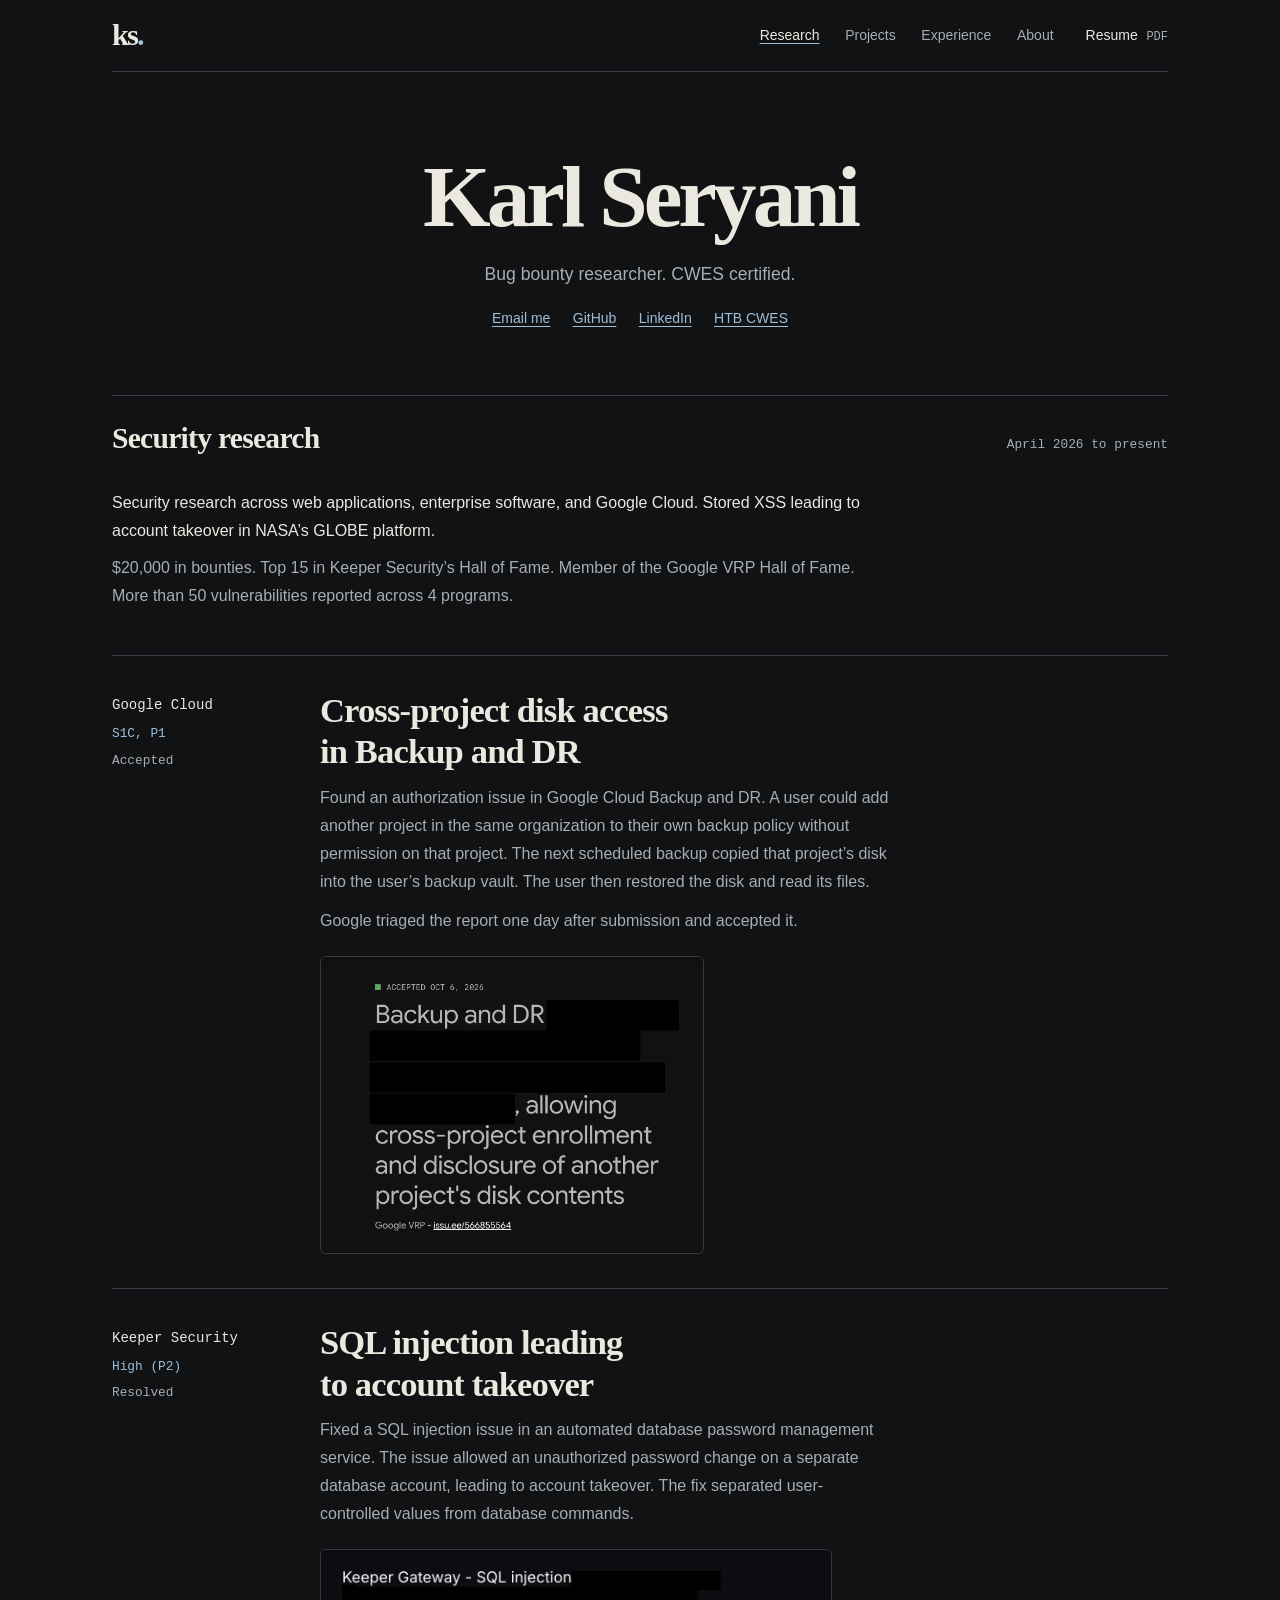
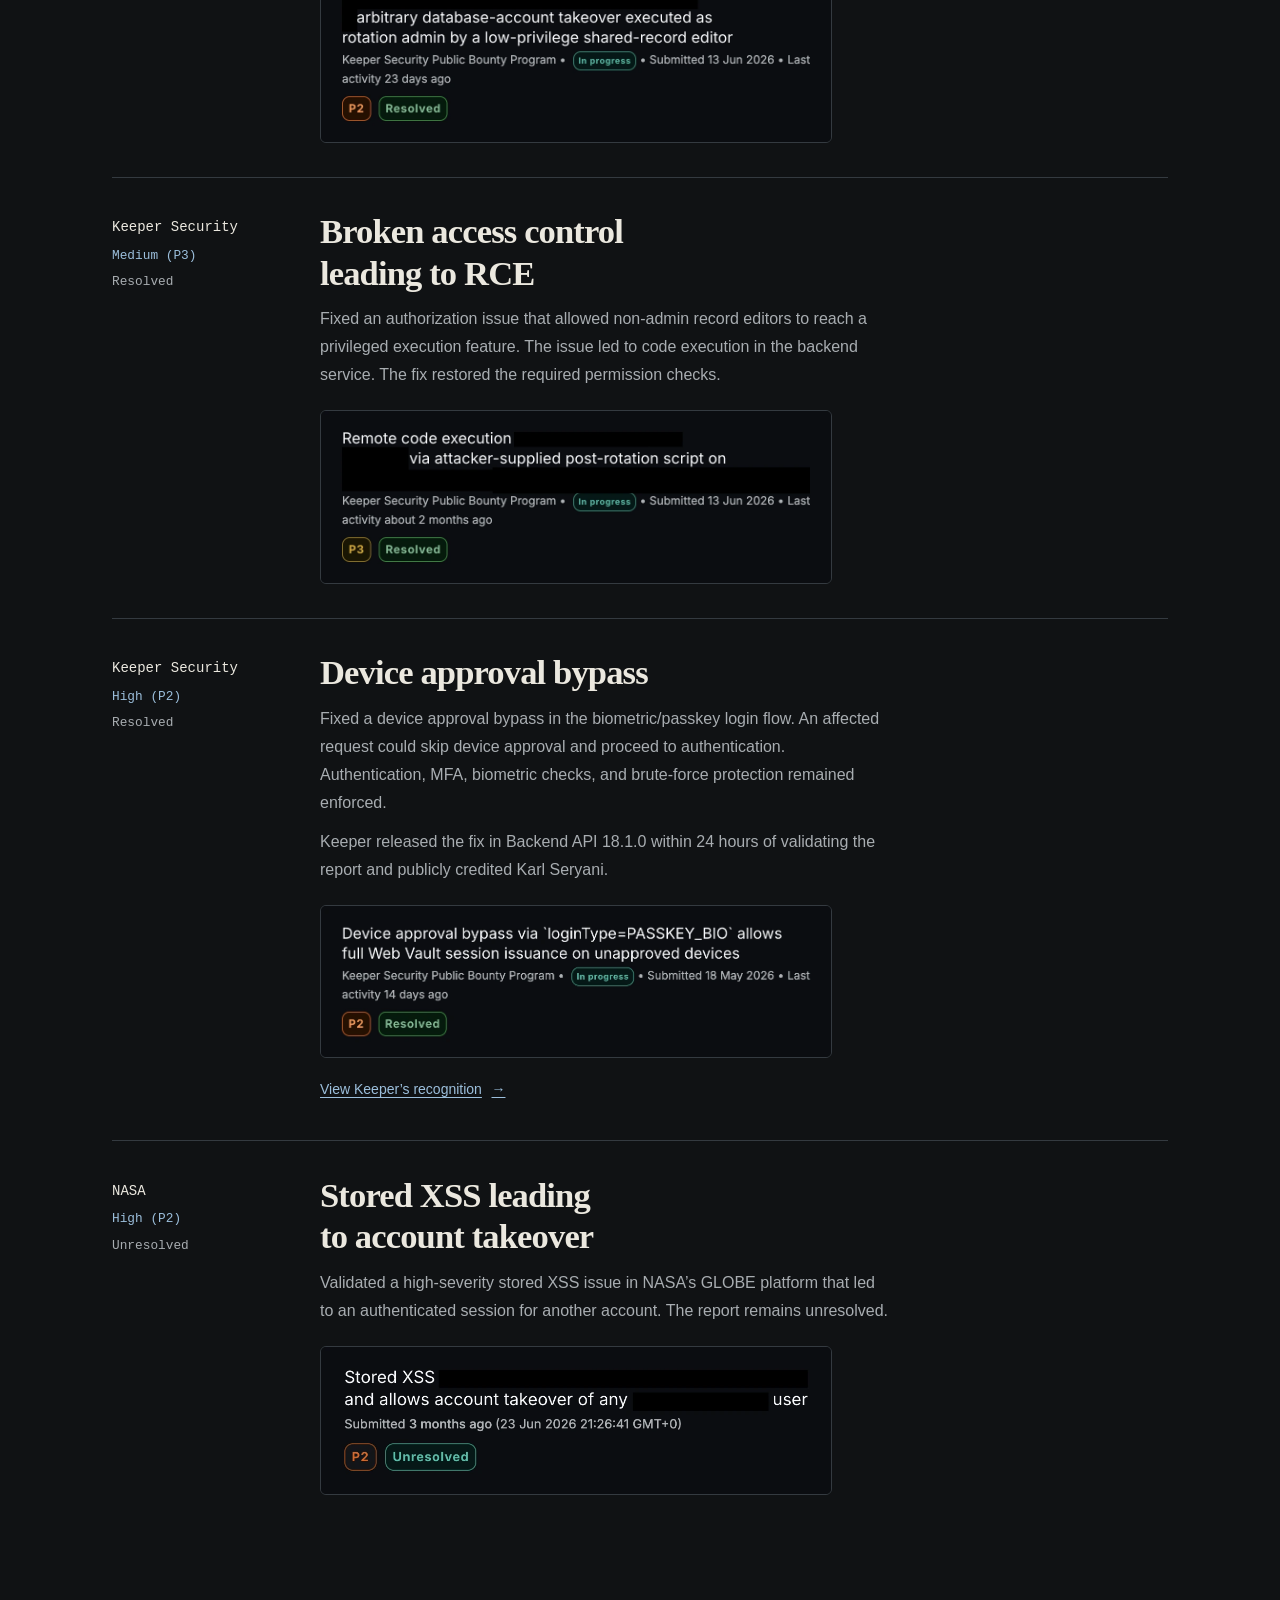
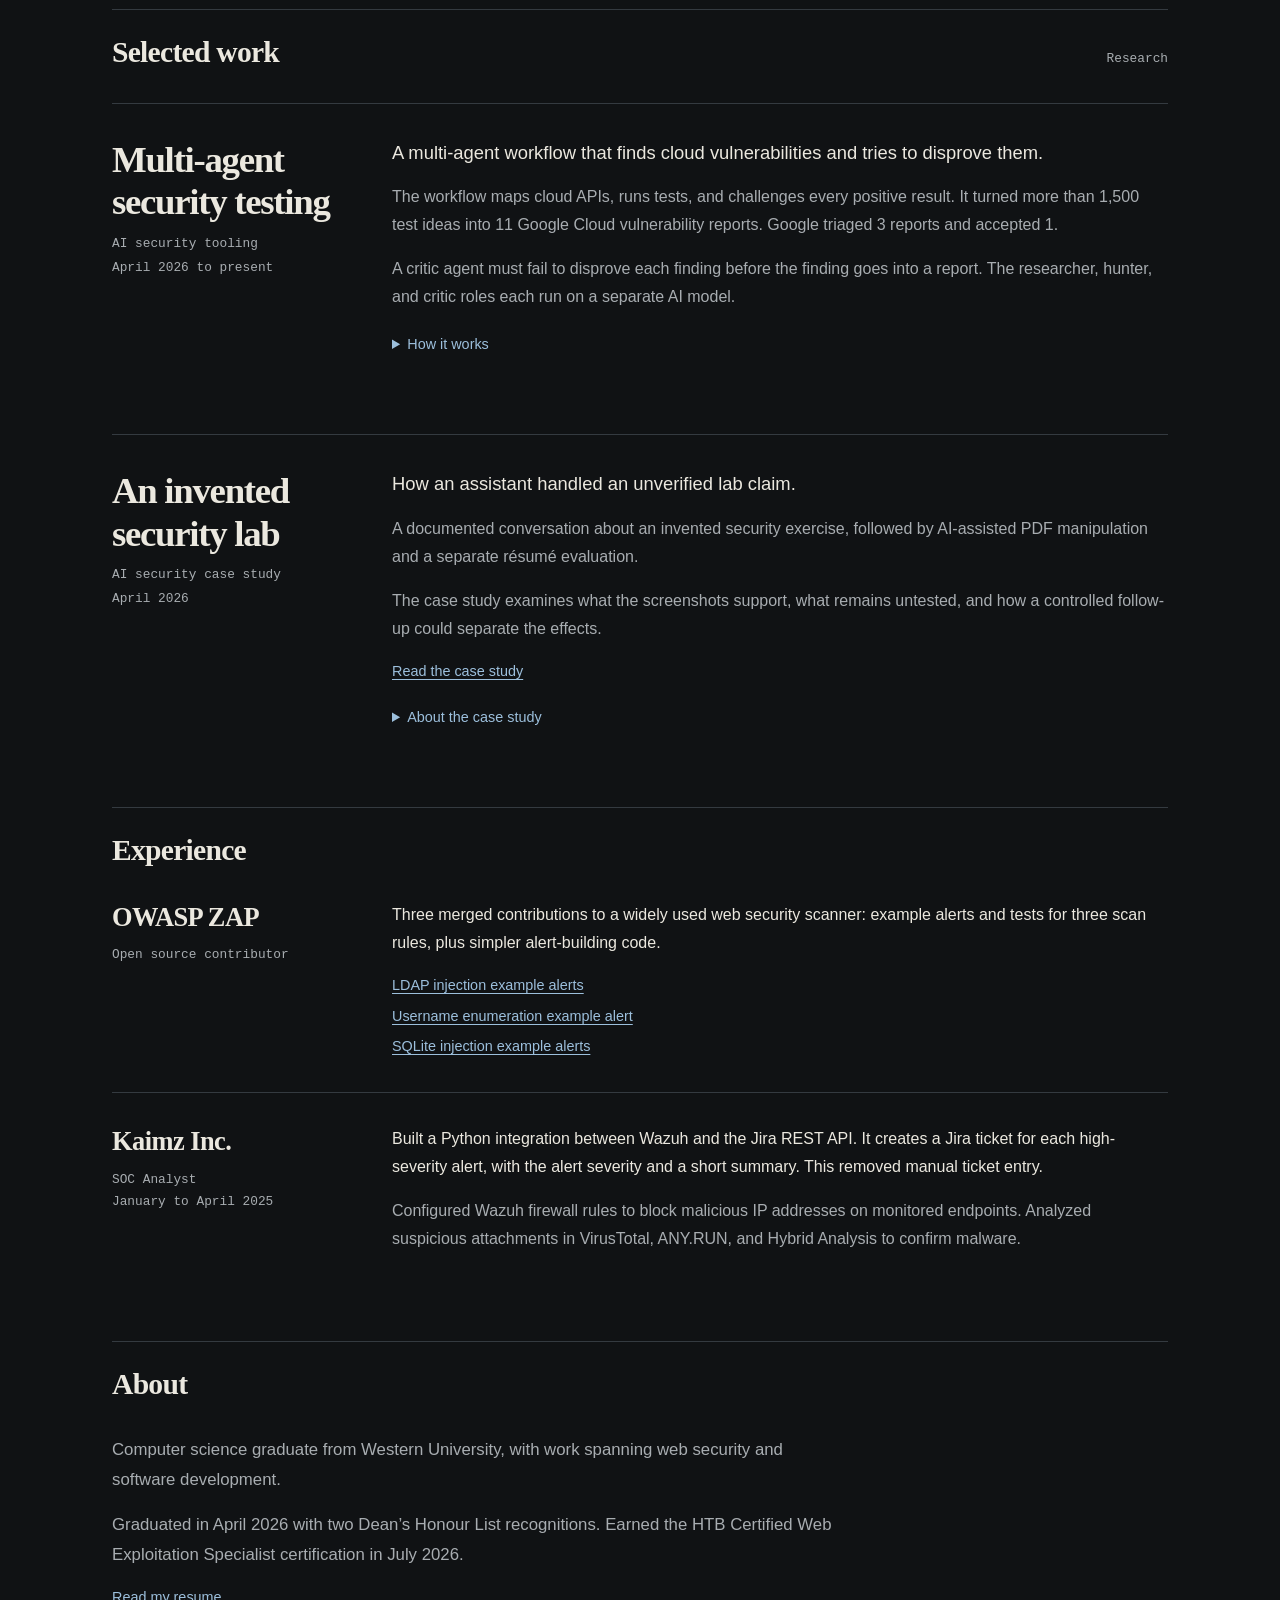
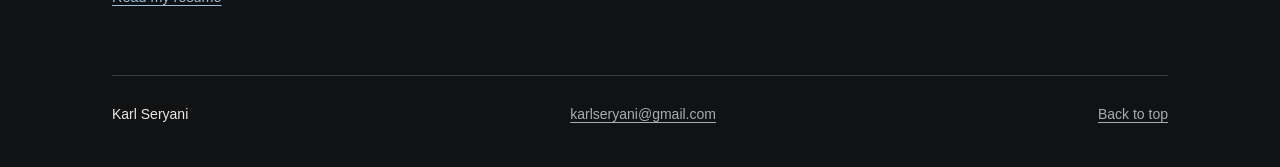
==== commit 3f82f5ba: "Report vulnerability count across 4 programs Co-Authored-By: Claude Opus 5.5 <noreply@anthropic.com>" ====
--- a/index.html
+++ b/index.html
@@ -16,7 +16,7 @@
 <section class="hero" aria-labelledby="name-heading"><div class="hero-copy"><h1 id="name-heading">Karl Seryani</h1><p class="intro">Bug bounty researcher. <span>CWES certified.</span></p><div class="hero-links"><a href="mailto:karlseryani@gmail.com">Email me</a><a href="https://github.com/Karl-Seryani">GitHub</a><a href="https://www.linkedin.com/in/karlseryani">LinkedIn</a><a href="https://www.credly.com/badges/754b86be-3909-43e1-b980-5ab812c9e6cb/linked_in_profile" aria-label="View Hack The Box CWES certification">HTB CWES</a></div></div></section>
 <section class="experience-section" id="security" aria-labelledby="security-heading">
 <div class="section-heading"><h2 id="security-heading">Security research</h2><p>April 2026 to present</p></div>
-<div class="research-overview"><p>Security research across web applications, enterprise software, and Google Cloud. Stored XSS leading to account takeover in NASA’s GLOBE platform.</p><p>$20,000 in bounties across 4 programs. Top 15 in Keeper Security’s Hall of Fame. Member of the Google VRP Hall of Fame. More than 50 vulnerabilities reported across 18 programs.</p></div>
+<div class="research-overview"><p>Security research across web applications, enterprise software, and Google Cloud. Stored XSS leading to account takeover in NASA’s GLOBE platform.</p><p>$20,000 in bounties. Top 15 in Keeper Security’s Hall of Fame. Member of the Google VRP Hall of Fame. More than 50 vulnerabilities reported across 4 programs.</p></div>
 <div class="security-writeups" aria-label="Selected security findings">
 <article class="security-finding" id="google-backup-dr" aria-labelledby="google-backup-dr-heading">
 <div class="finding-meta"><p class="finding-vendor">Google Cloud</p><p class="finding-severity">S1C, P1</p><p class="finding-status">Accepted</p></div>
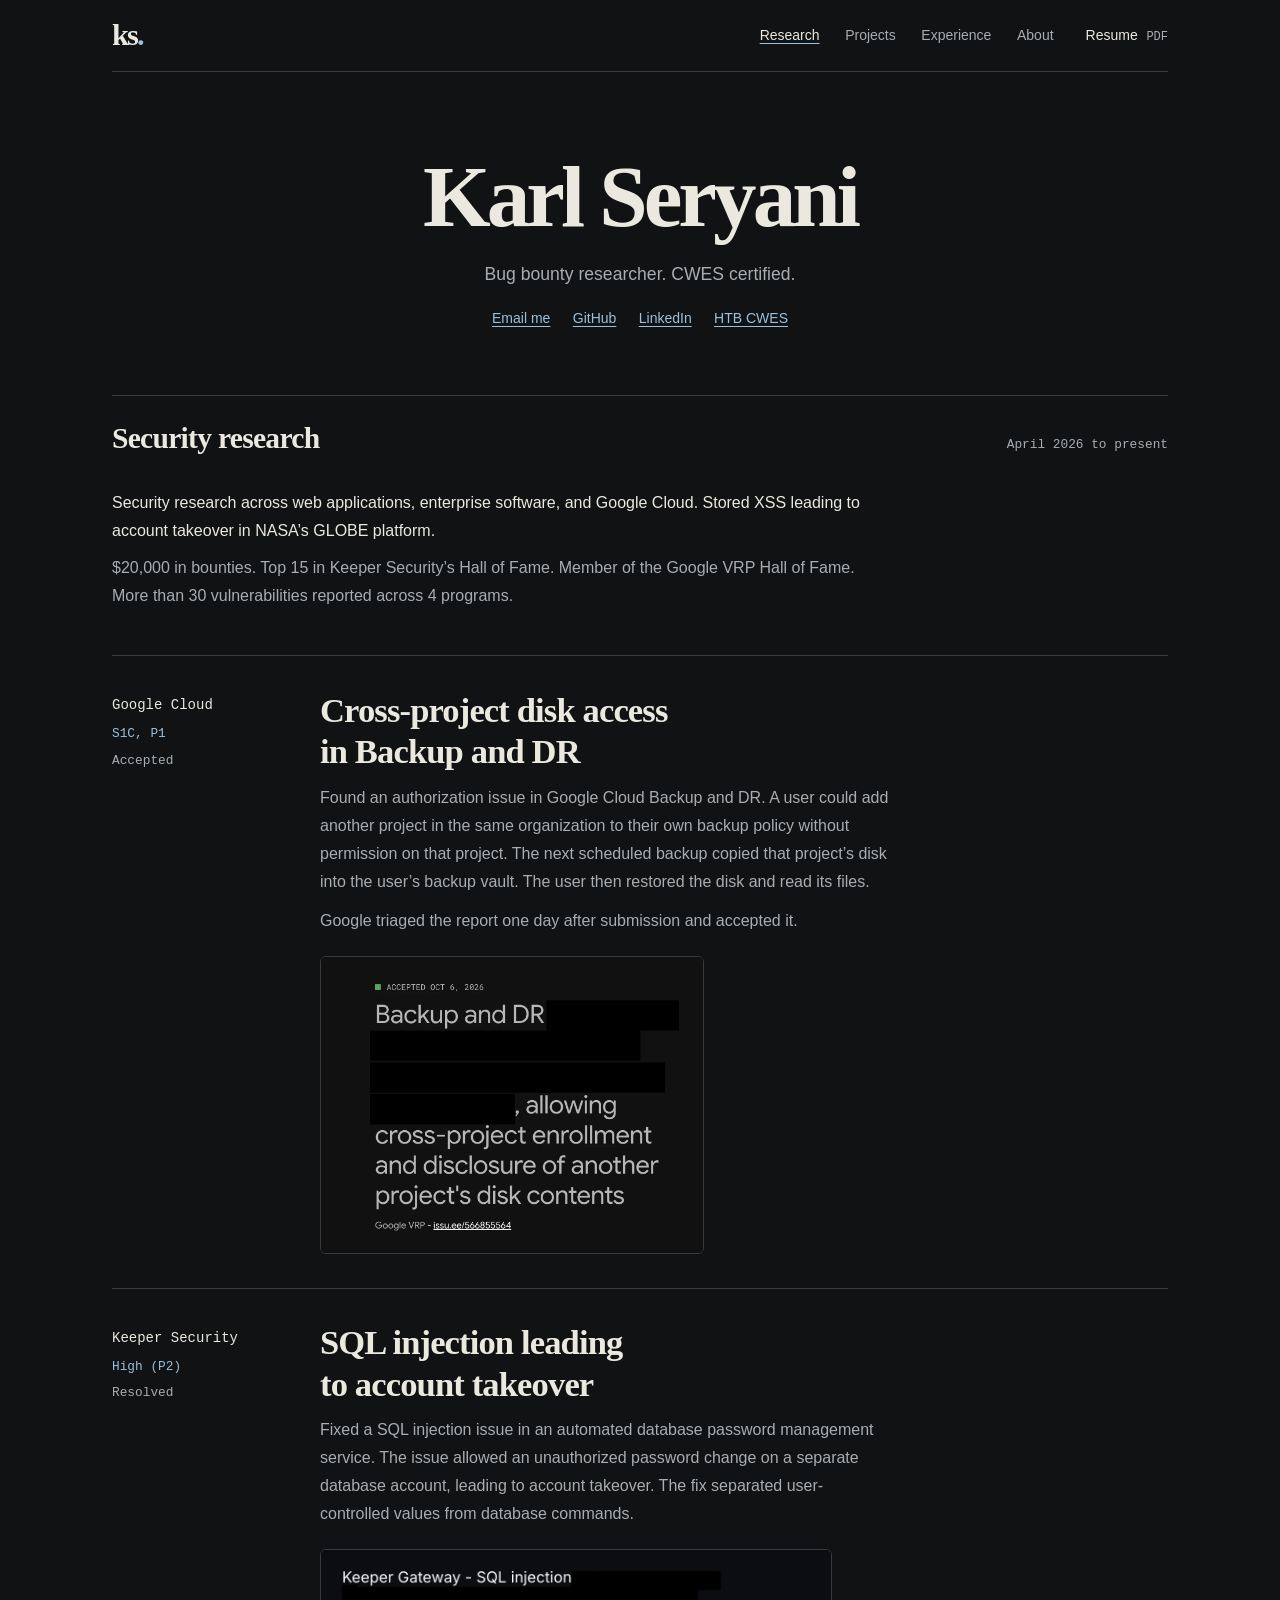
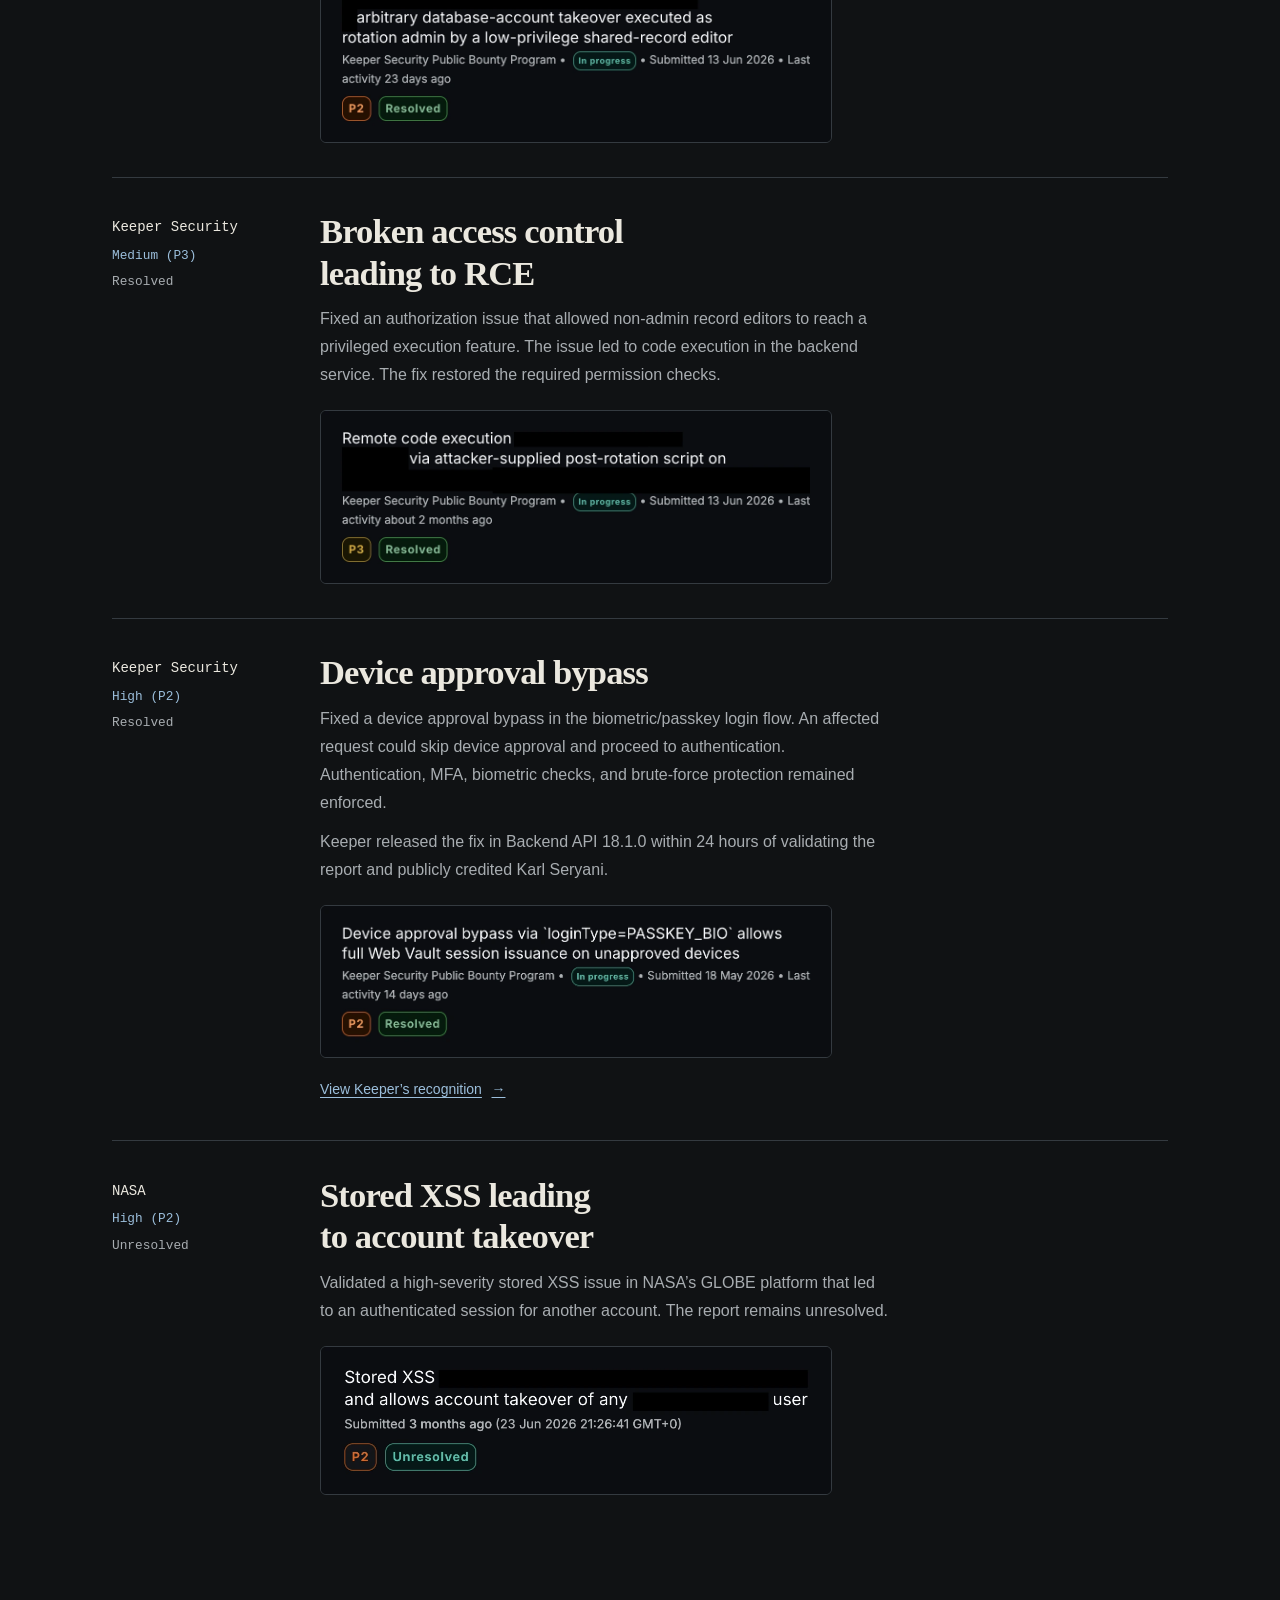
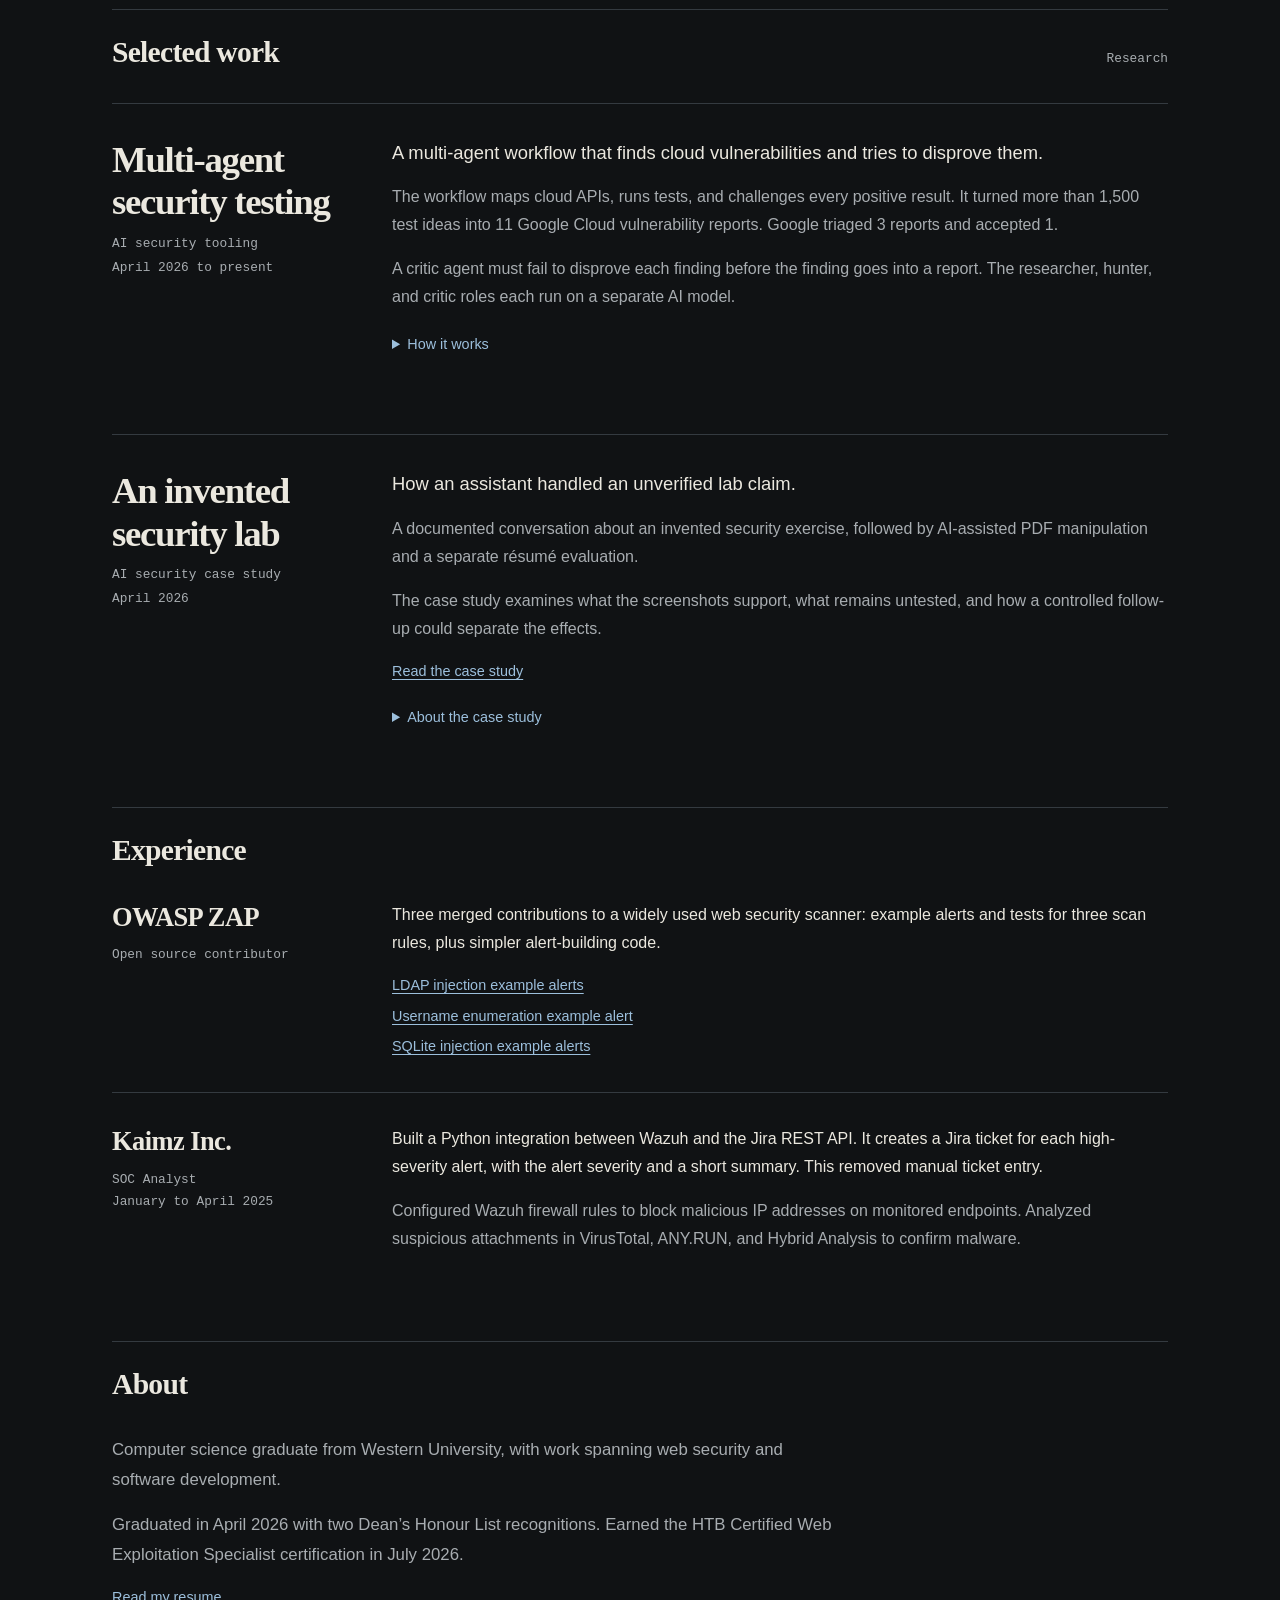
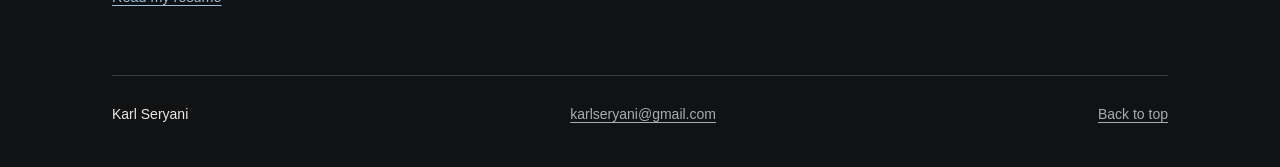
==== commit dff7cbe1: "Change vulnerability count to 30+ Co-Authored-By: Claude Opus 5.5 <noreply@anthropic.com> Claude-Ses" ====
--- a/index.html
+++ b/index.html
@@ -16,7 +16,7 @@
 <section class="hero" aria-labelledby="name-heading"><div class="hero-copy"><h1 id="name-heading">Karl Seryani</h1><p class="intro">Bug bounty researcher. <span>CWES certified.</span></p><div class="hero-links"><a href="mailto:karlseryani@gmail.com">Email me</a><a href="https://github.com/Karl-Seryani">GitHub</a><a href="https://www.linkedin.com/in/karlseryani">LinkedIn</a><a href="https://www.credly.com/badges/754b86be-3909-43e1-b980-5ab812c9e6cb/linked_in_profile" aria-label="View Hack The Box CWES certification">HTB CWES</a></div></div></section>
 <section class="experience-section" id="security" aria-labelledby="security-heading">
 <div class="section-heading"><h2 id="security-heading">Security research</h2><p>April 2026 to present</p></div>
-<div class="research-overview"><p>Security research across web applications, enterprise software, and Google Cloud. Stored XSS leading to account takeover in NASA’s GLOBE platform.</p><p>$20,000 in bounties. Top 15 in Keeper Security’s Hall of Fame. Member of the Google VRP Hall of Fame. More than 50 vulnerabilities reported across 4 programs.</p></div>
+<div class="research-overview"><p>Security research across web applications, enterprise software, and Google Cloud. Stored XSS leading to account takeover in NASA’s GLOBE platform.</p><p>$20,000 in bounties. Top 15 in Keeper Security’s Hall of Fame. Member of the Google VRP Hall of Fame. More than 30 vulnerabilities reported across 4 programs.</p></div>
 <div class="security-writeups" aria-label="Selected security findings">
 <article class="security-finding" id="google-backup-dr" aria-labelledby="google-backup-dr-heading">
 <div class="finding-meta"><p class="finding-vendor">Google Cloud</p><p class="finding-severity">S1C, P1</p><p class="finding-status">Accepted</p></div>
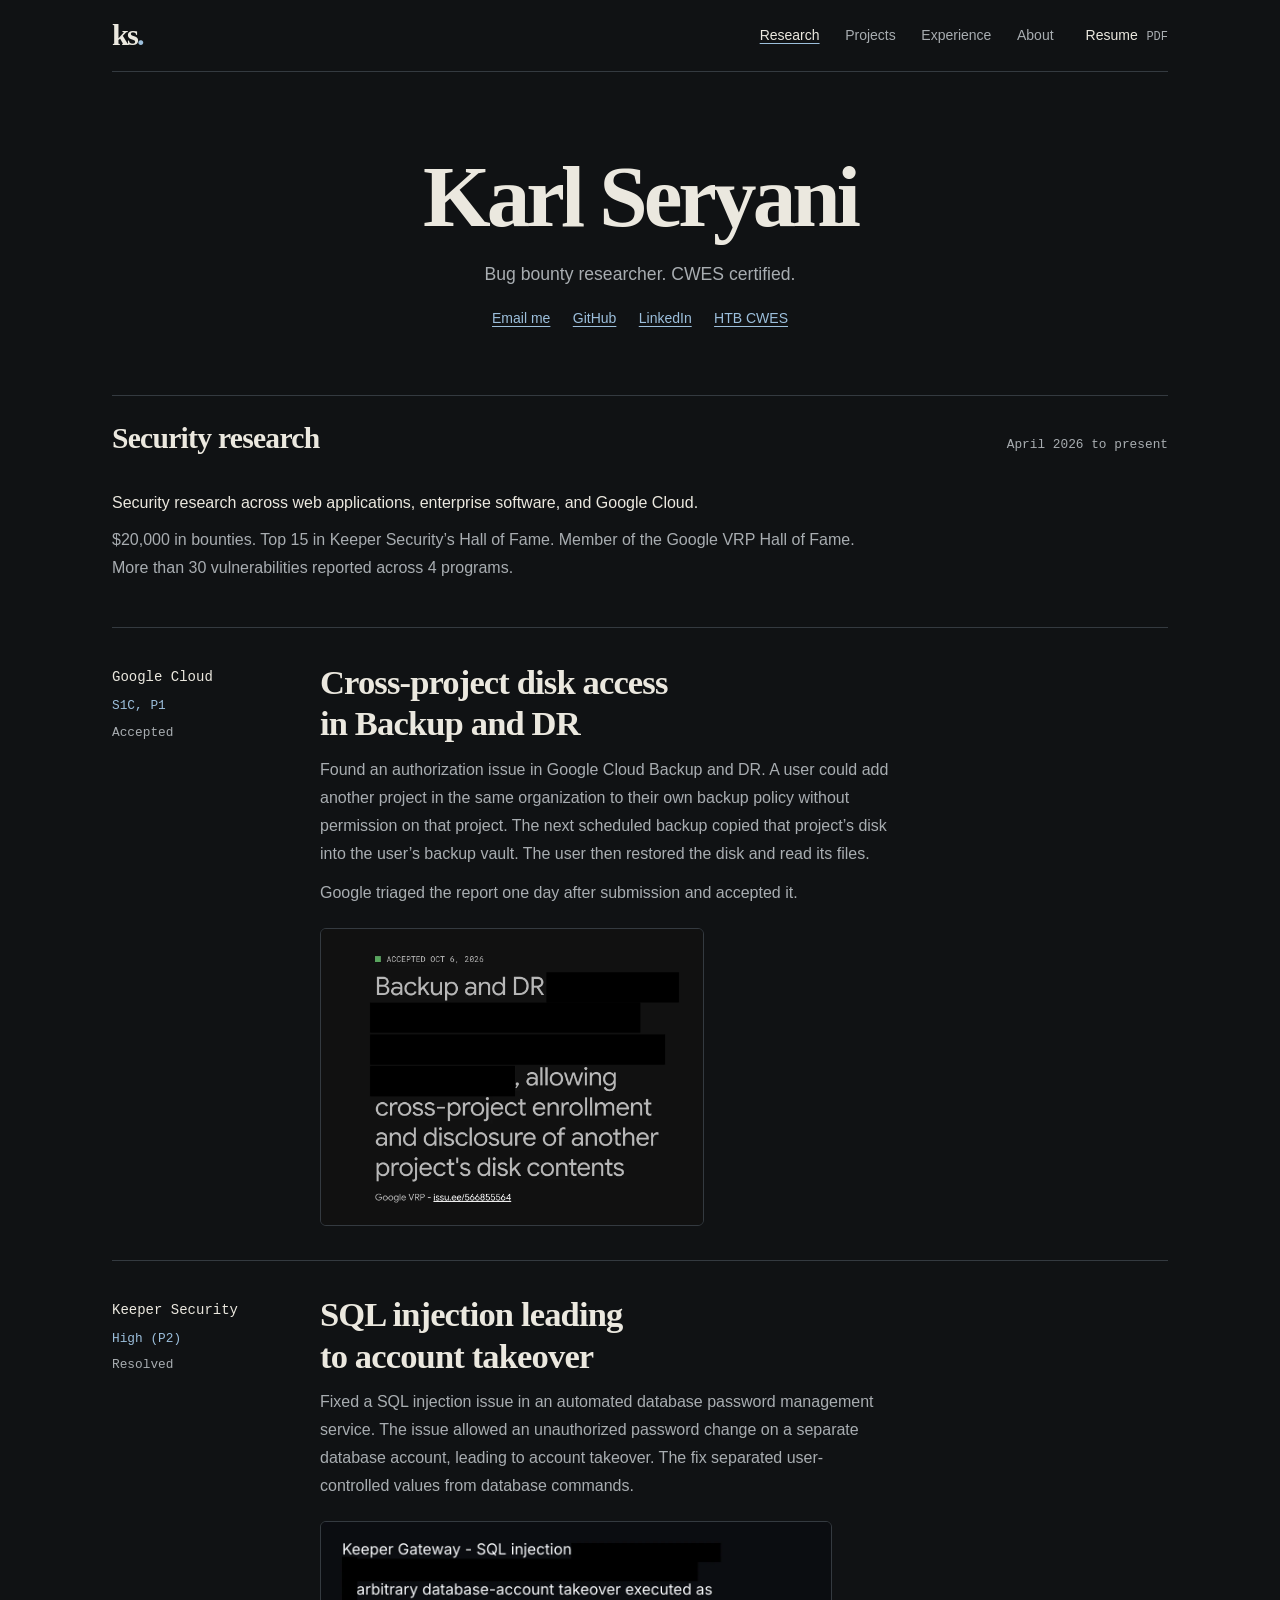
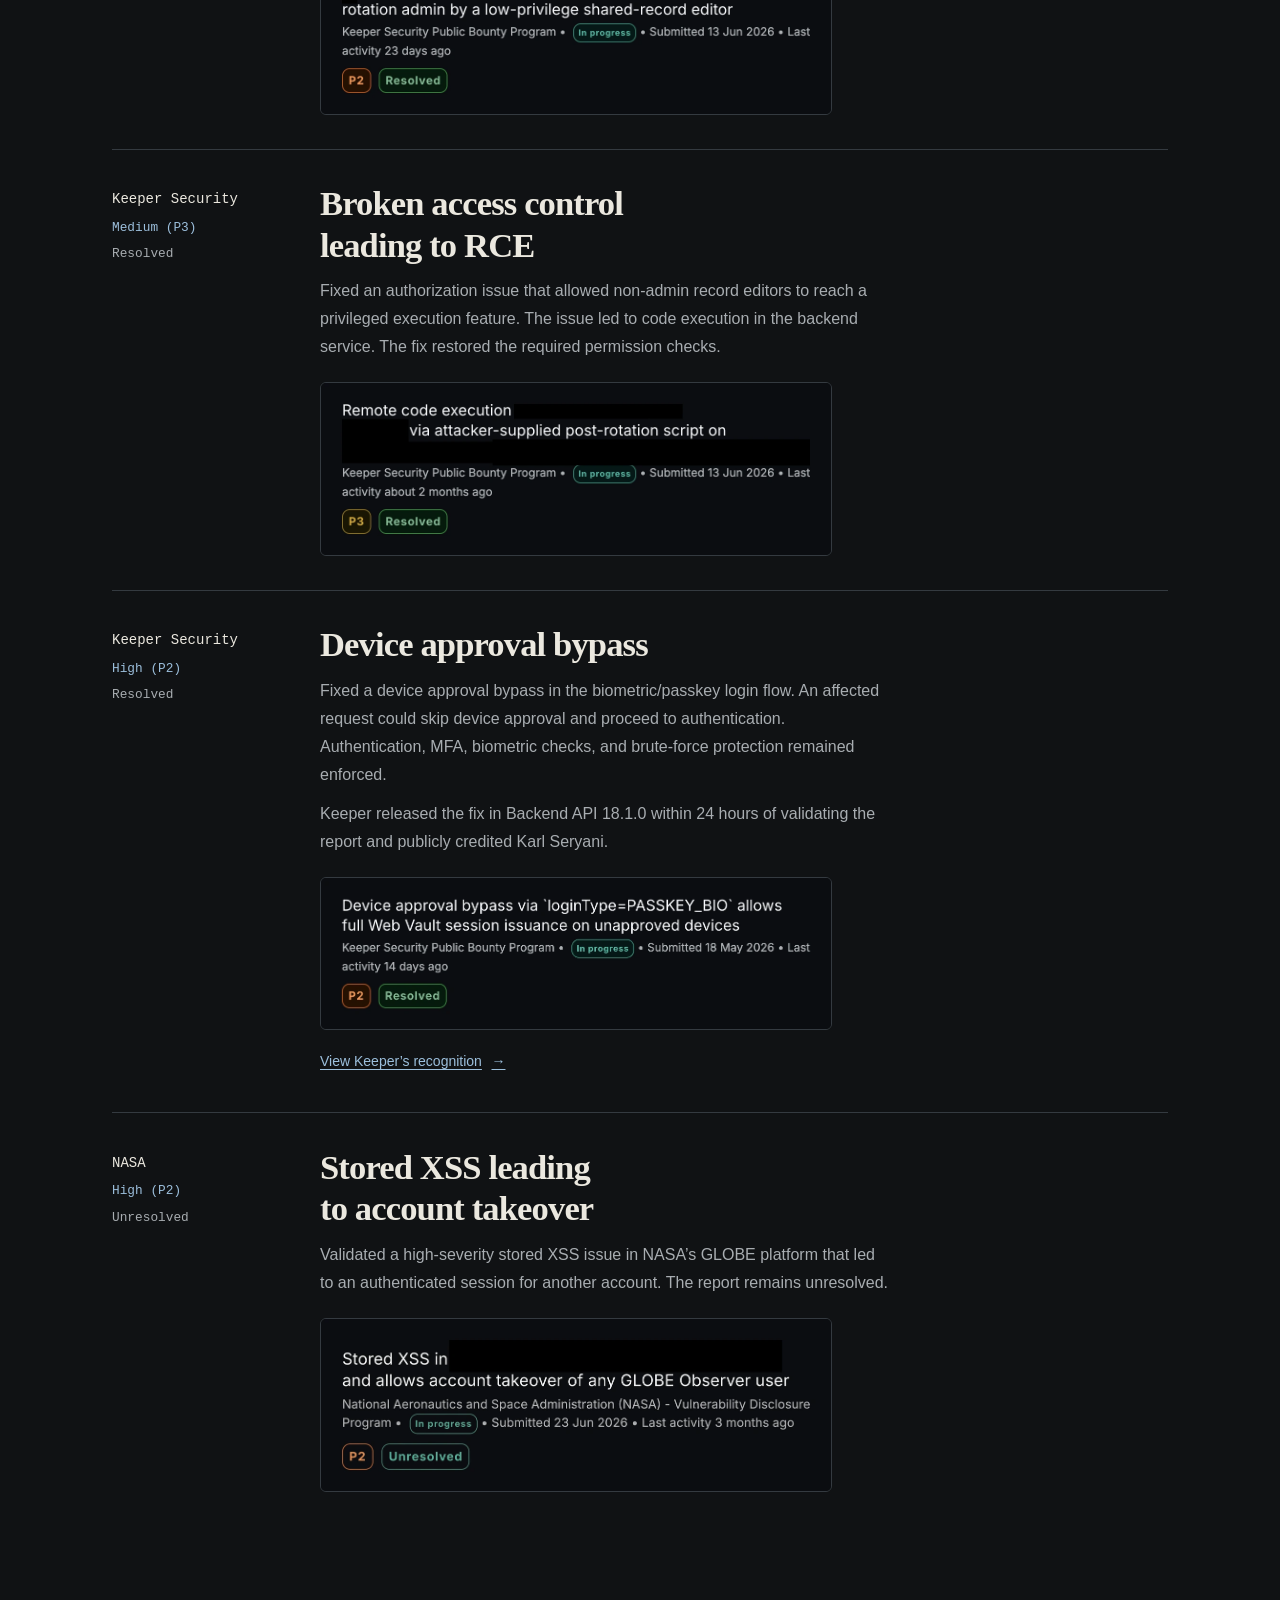
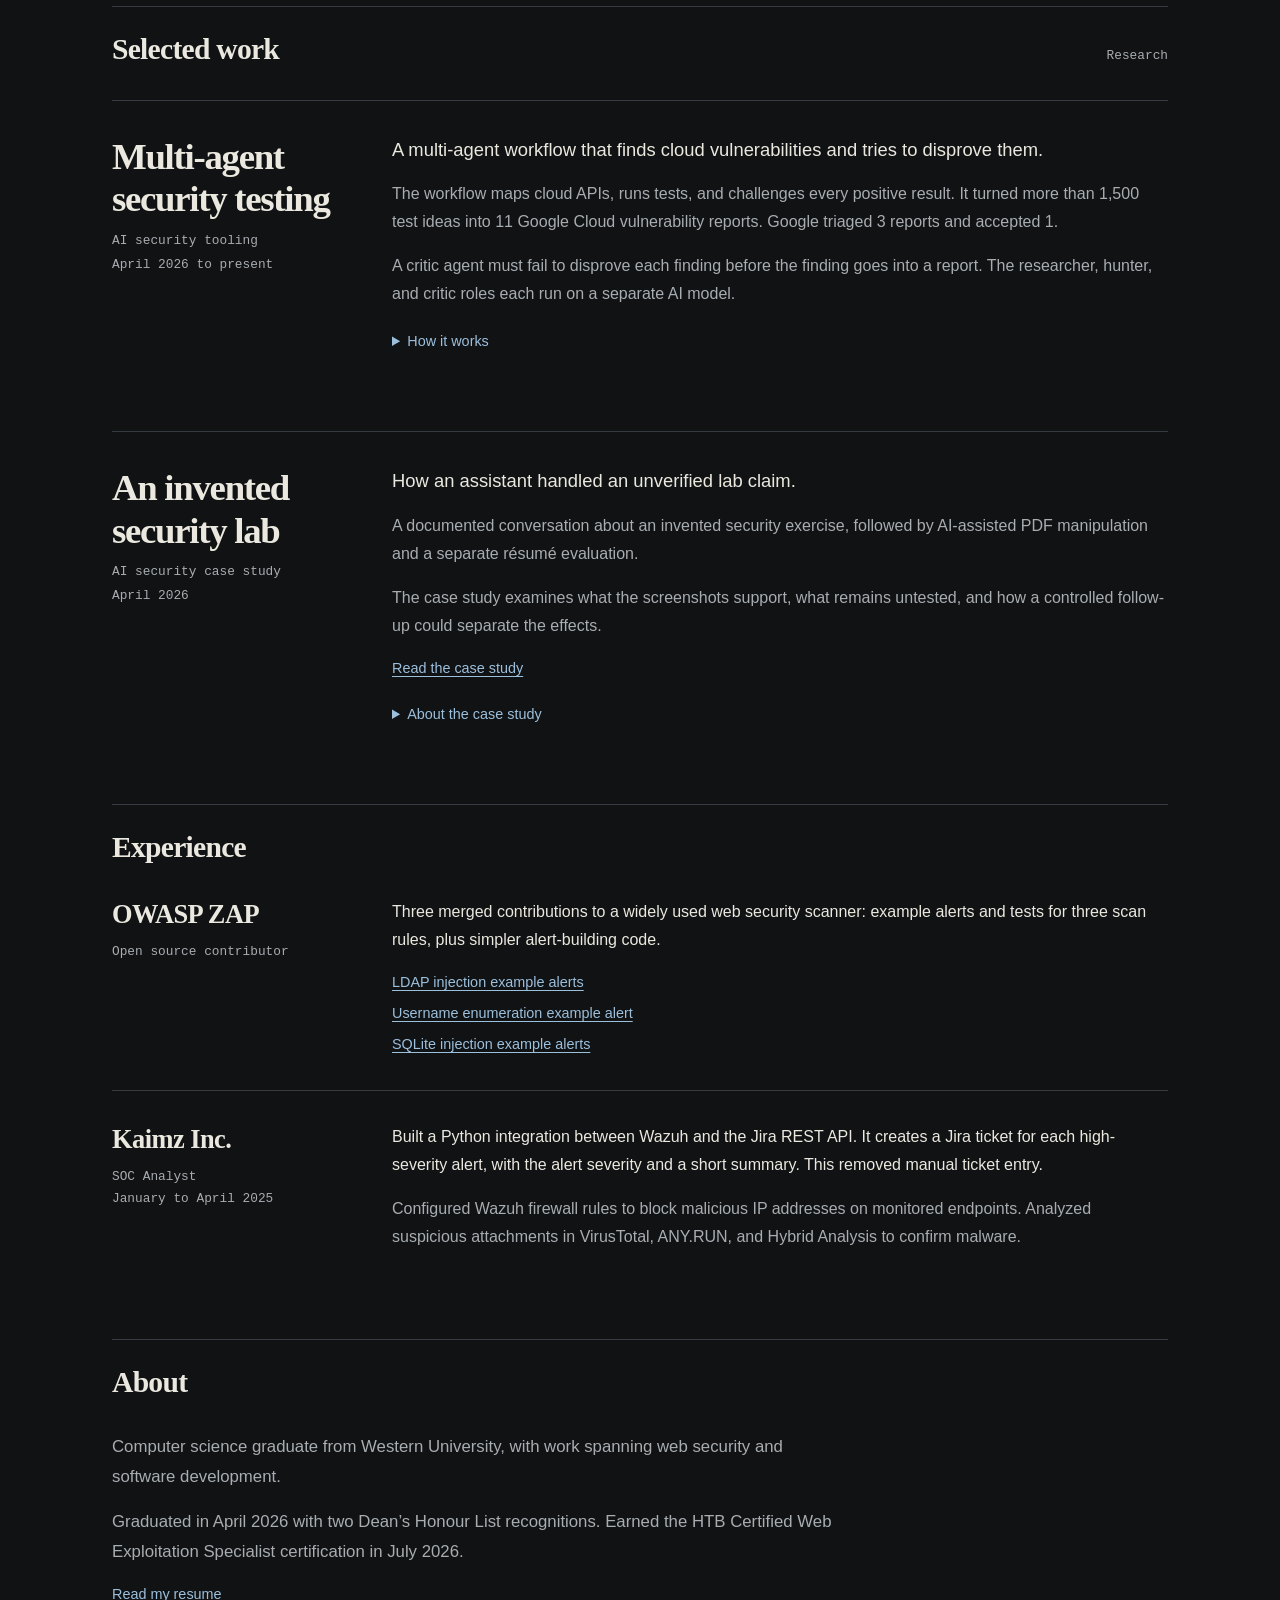
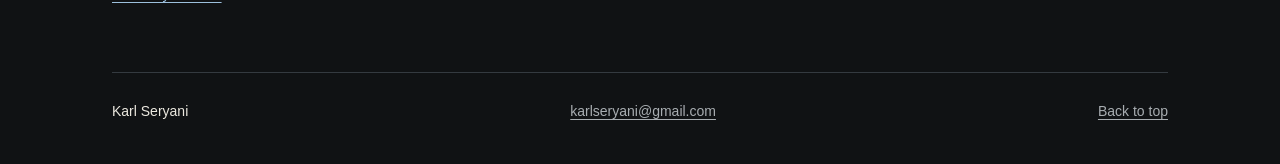
==== commit 4bb9bd30: "Use redacted NASA report card and tidy NASA finding text Co-Authored-By: Claude Opus 5.5 <noreply@an" ====
--- a/index.html
+++ b/index.html
@@ -16,7 +16,7 @@
 <section class="hero" aria-labelledby="name-heading"><div class="hero-copy"><h1 id="name-heading">Karl Seryani</h1><p class="intro">Bug bounty researcher. <span>CWES certified.</span></p><div class="hero-links"><a href="mailto:karlseryani@gmail.com">Email me</a><a href="https://github.com/Karl-Seryani">GitHub</a><a href="https://www.linkedin.com/in/karlseryani">LinkedIn</a><a href="https://www.credly.com/badges/754b86be-3909-43e1-b980-5ab812c9e6cb/linked_in_profile" aria-label="View Hack The Box CWES certification">HTB CWES</a></div></div></section>
 <section class="experience-section" id="security" aria-labelledby="security-heading">
 <div class="section-heading"><h2 id="security-heading">Security research</h2><p>April 2026 to present</p></div>
-<div class="research-overview"><p>Security research across web applications, enterprise software, and Google Cloud. Stored XSS leading to account takeover in NASA’s GLOBE platform.</p><p>$20,000 in bounties. Top 15 in Keeper Security’s Hall of Fame. Member of the Google VRP Hall of Fame. More than 30 vulnerabilities reported across 4 programs.</p></div>
+<div class="research-overview"><p>Security research across web applications, enterprise software, and Google Cloud.</p><p>$20,000 in bounties. Top 15 in Keeper Security’s Hall of Fame. Member of the Google VRP Hall of Fame. More than 30 vulnerabilities reported across 4 programs.</p></div>
 <div class="security-writeups" aria-label="Selected security findings">
 <article class="security-finding" id="google-backup-dr" aria-labelledby="google-backup-dr-heading">
 <div class="finding-meta"><p class="finding-vendor">Google Cloud</p><p class="finding-severity">S1C, P1</p><p class="finding-status">Accepted</p></div>
@@ -24,11 +24,11 @@
 </article>
 <article class="security-finding" id="sql-injection" aria-labelledby="sql-injection-heading">
 <div class="finding-meta"><p class="finding-vendor">Keeper Security</p><p class="finding-severity">High (P2)</p><p class="finding-status">Resolved</p></div>
-<div class="finding-story"><h3 id="sql-injection-heading">SQL injection leading to account takeover</h3><p class="finding-deck">Fixed a SQL injection issue in an automated database password management service. The issue allowed an unauthorized password change on a separate database account, leading to account takeover. The fix separated user-controlled values from database commands.</p><figure class="finding-shot"><img src="assets/findings/keeper-sql-injection.webp" alt="Redacted Bugcrowd report card: Keeper Gateway SQL injection leading to database-account takeover, P2, Resolved" width="1068" height="402" loading="lazy" decoding="async"></figure></div>
+<div class="finding-story"><h3 id="sql-injection-heading">SQL injection leading to account takeover</h3><p class="finding-deck">Fixed a SQL injection issue in an automated database password management service. The issue allowed an unauthorized password change on a separate database account, leading to account takeover. The fix separated user-controlled values from database commands.</p><figure class="finding-shot"><img src="assets/findings/keeper-sql-injection.webp?v=3" alt="Redacted Bugcrowd report card: Keeper Gateway SQL injection leading to database-account takeover, P2, Resolved" width="1068" height="402" loading="lazy" decoding="async"></figure></div>
 </article>
 <article class="security-finding" id="access-control-rce" aria-labelledby="access-control-heading">
 <div class="finding-meta"><p class="finding-vendor">Keeper Security</p><p class="finding-severity">Medium (P3)</p><p class="finding-status">Resolved</p></div>
-<div class="finding-story"><h3 id="access-control-heading">Broken access control leading to RCE</h3><p class="finding-deck">Fixed an authorization issue that allowed non-admin record editors to reach a privileged execution feature. The issue led to code execution in the backend service. The fix restored the required permission checks.</p><figure class="finding-shot"><img src="assets/findings/keeper-access-control-rce.webp" alt="Redacted Bugcrowd report card: Remote code execution via attacker-supplied post-rotation script, P3, Resolved" width="1068" height="360" loading="lazy" decoding="async"></figure></div>
+<div class="finding-story"><h3 id="access-control-heading">Broken access control leading to RCE</h3><p class="finding-deck">Fixed an authorization issue that allowed non-admin record editors to reach a privileged execution feature. The issue led to code execution in the backend service. The fix restored the required permission checks.</p><figure class="finding-shot"><img src="assets/findings/keeper-access-control-rce.webp?v=3" alt="Redacted Bugcrowd report card: Remote code execution via attacker-supplied post-rotation script, P3, Resolved" width="1068" height="360" loading="lazy" decoding="async"></figure></div>
 </article>
 <article class="security-finding" id="device-approval-bypass" aria-labelledby="device-approval-heading">
 <div class="finding-meta"><p class="finding-vendor">Keeper Security</p><p class="finding-severity">High (P2)</p><p class="finding-status">Resolved</p></div>
@@ -36,7 +36,7 @@
 </article>
 <article class="security-finding" id="nasa-stored-xss" aria-labelledby="nasa-finding-heading">
 <div class="finding-meta"><p class="finding-vendor">NASA</p><p class="finding-severity">High (P2)</p><p class="finding-status">Unresolved</p></div>
-<div class="finding-story"><h3 id="nasa-finding-heading">Stored XSS leading to account takeover</h3><p class="finding-deck">Validated a high-severity stored XSS issue in NASA’s GLOBE platform that led to an authenticated session for another account. The report remains unresolved.</p><figure class="finding-shot"><img src="assets/findings/nasa-stored-xss.webp" alt="Redacted Bugcrowd report card: Stored XSS allowing account takeover, P2, Unresolved" width="962" height="278" loading="lazy" decoding="async"></figure></div>
+<div class="finding-story"><h3 id="nasa-finding-heading">Stored XSS leading to account takeover</h3><p class="finding-deck">Validated a high-severity stored XSS issue in NASA’s GLOBE platform that led to an authenticated session for another account. The report remains unresolved.</p><figure class="finding-shot"><img src="assets/findings/nasa-stored-xss.webp?v=3" alt="Redacted Bugcrowd report card: Stored XSS allowing account takeover, P2, Unresolved" width="1065" height="360" loading="lazy" decoding="async"></figure></div>
 </article>
 </div></section>
 <section id="work" aria-labelledby="work-heading">
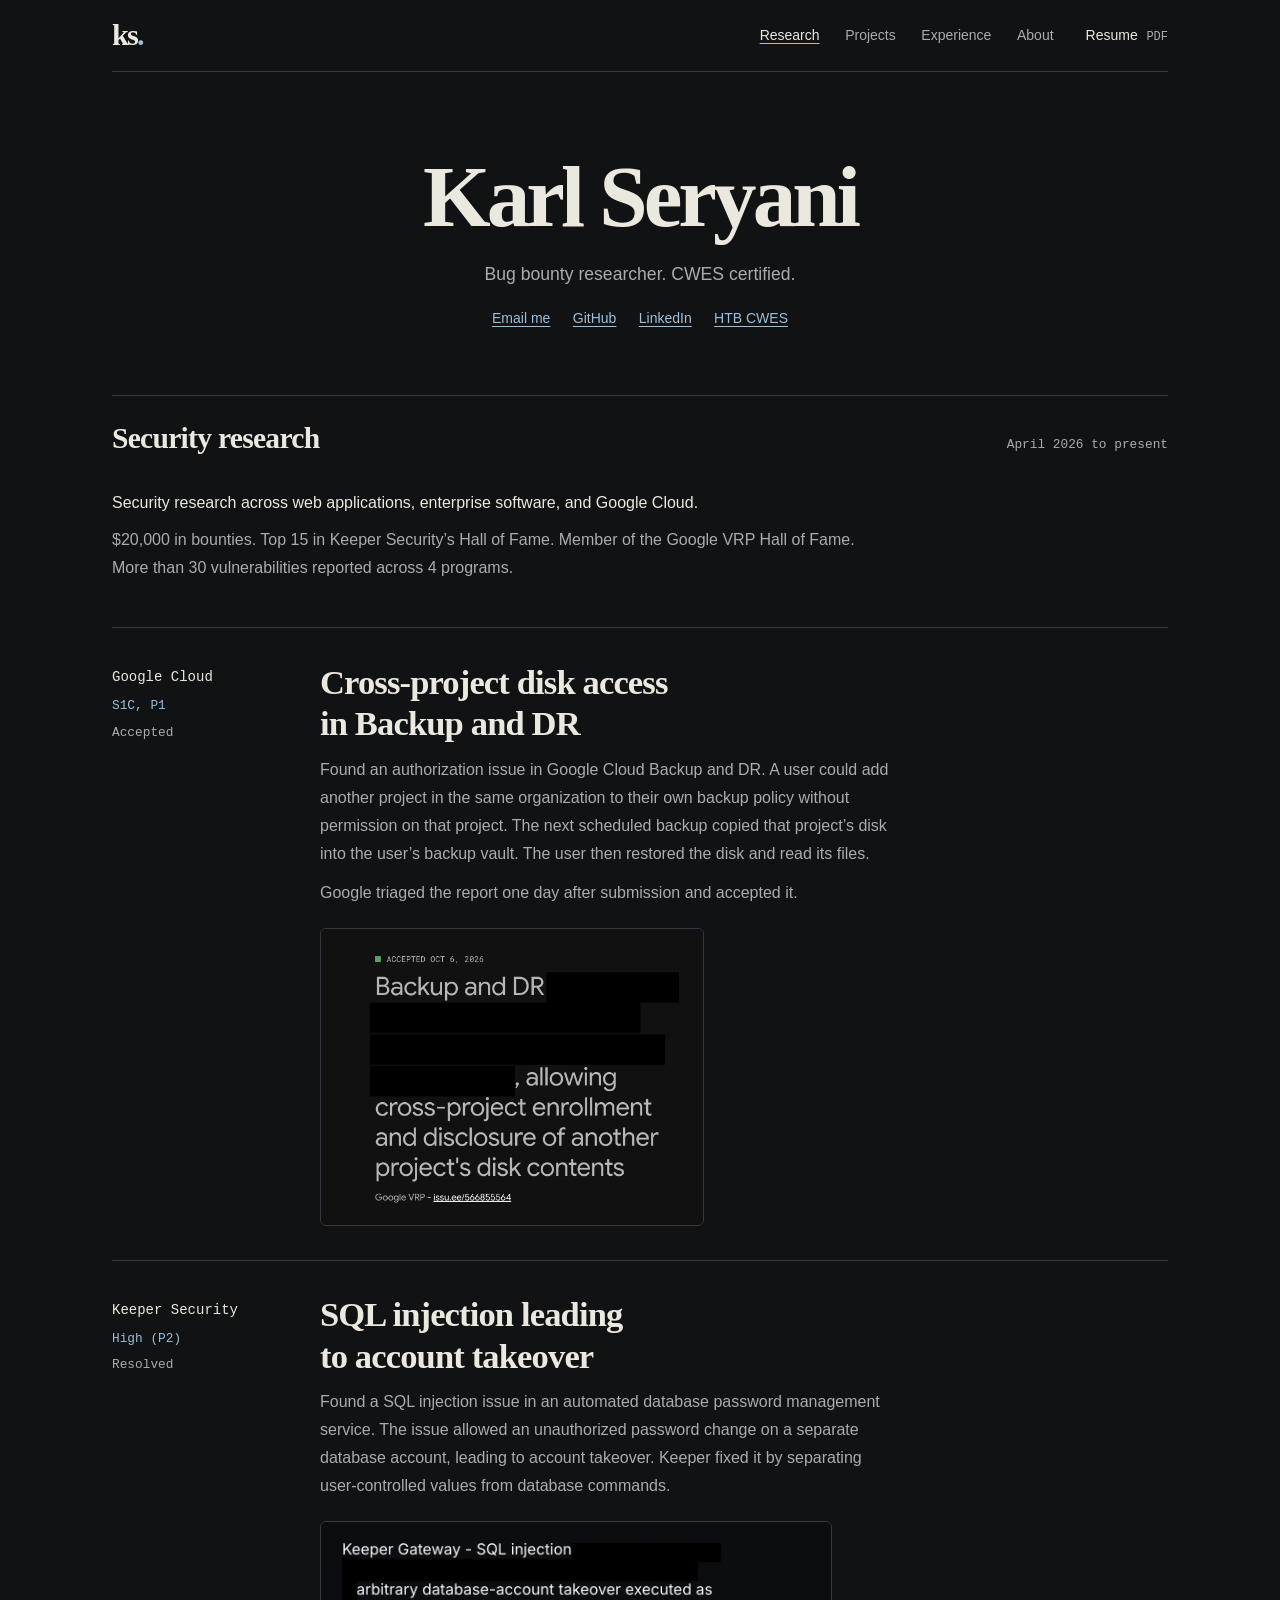
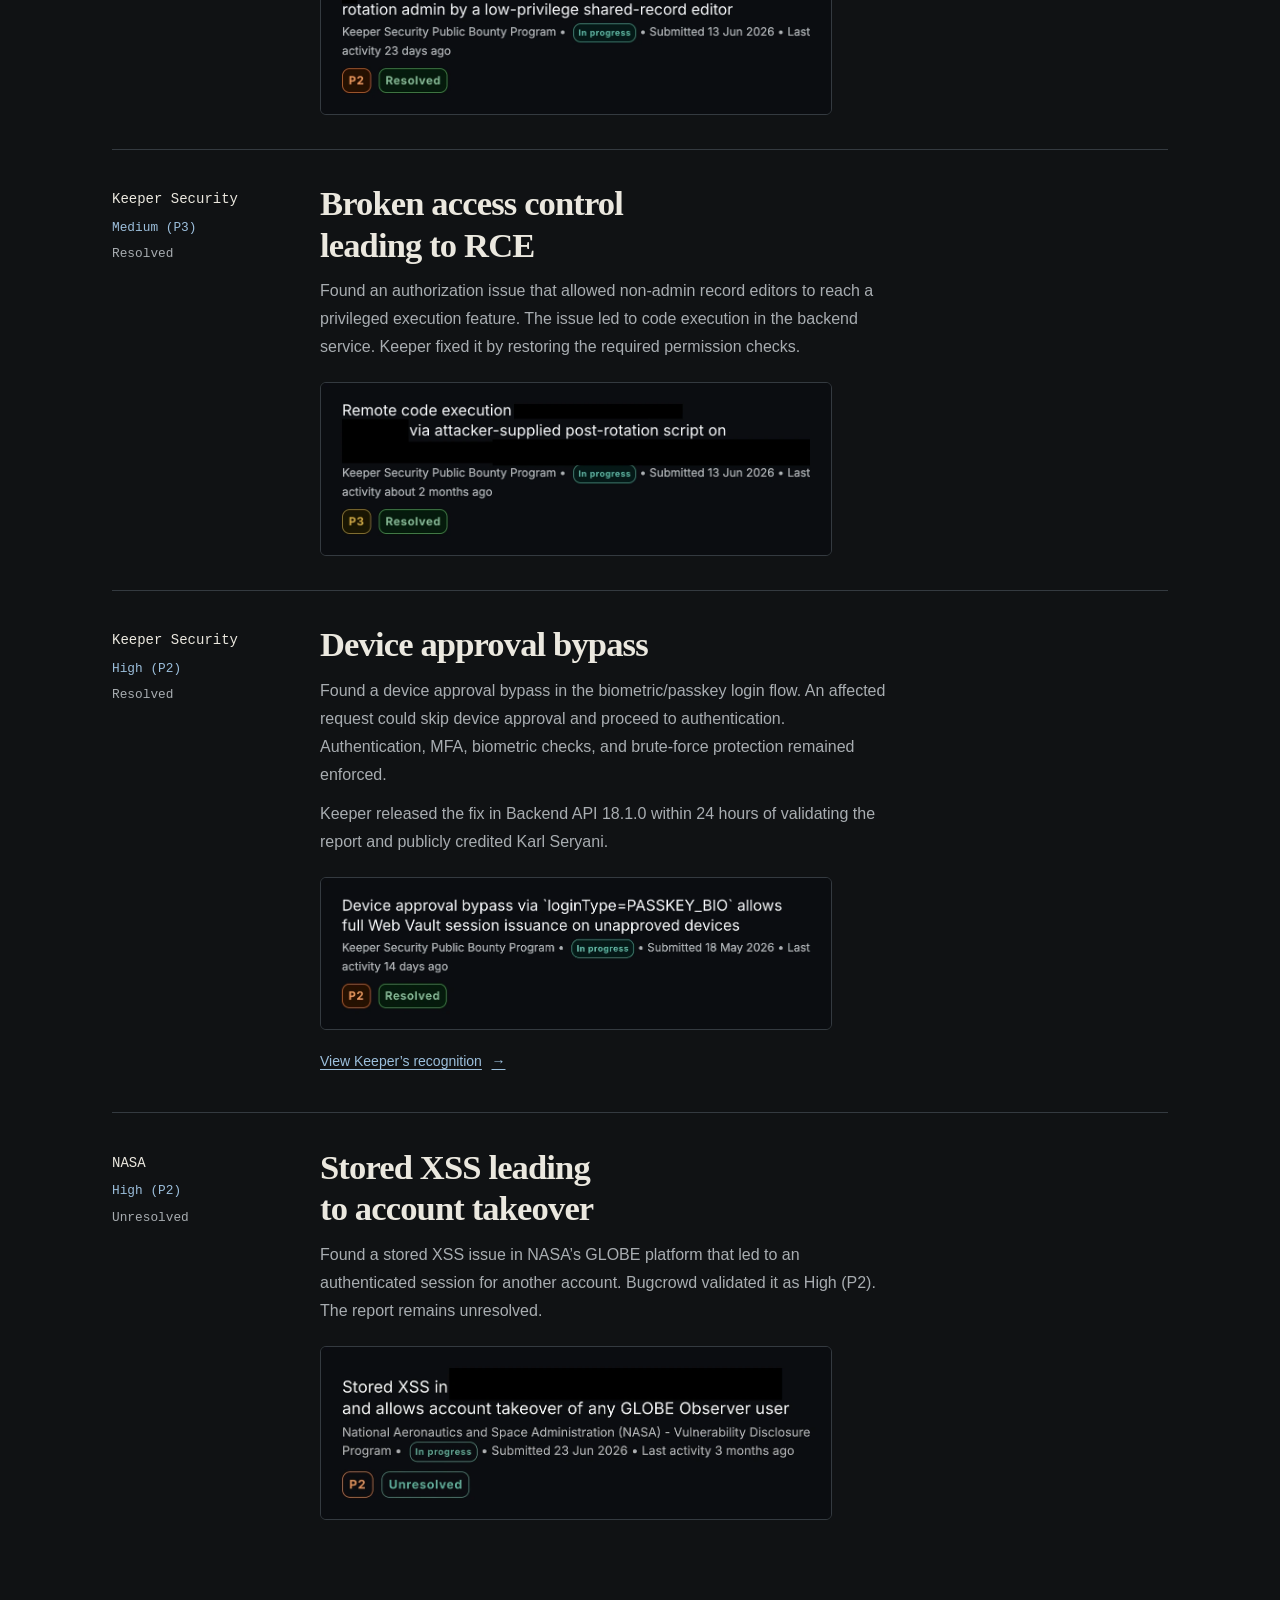
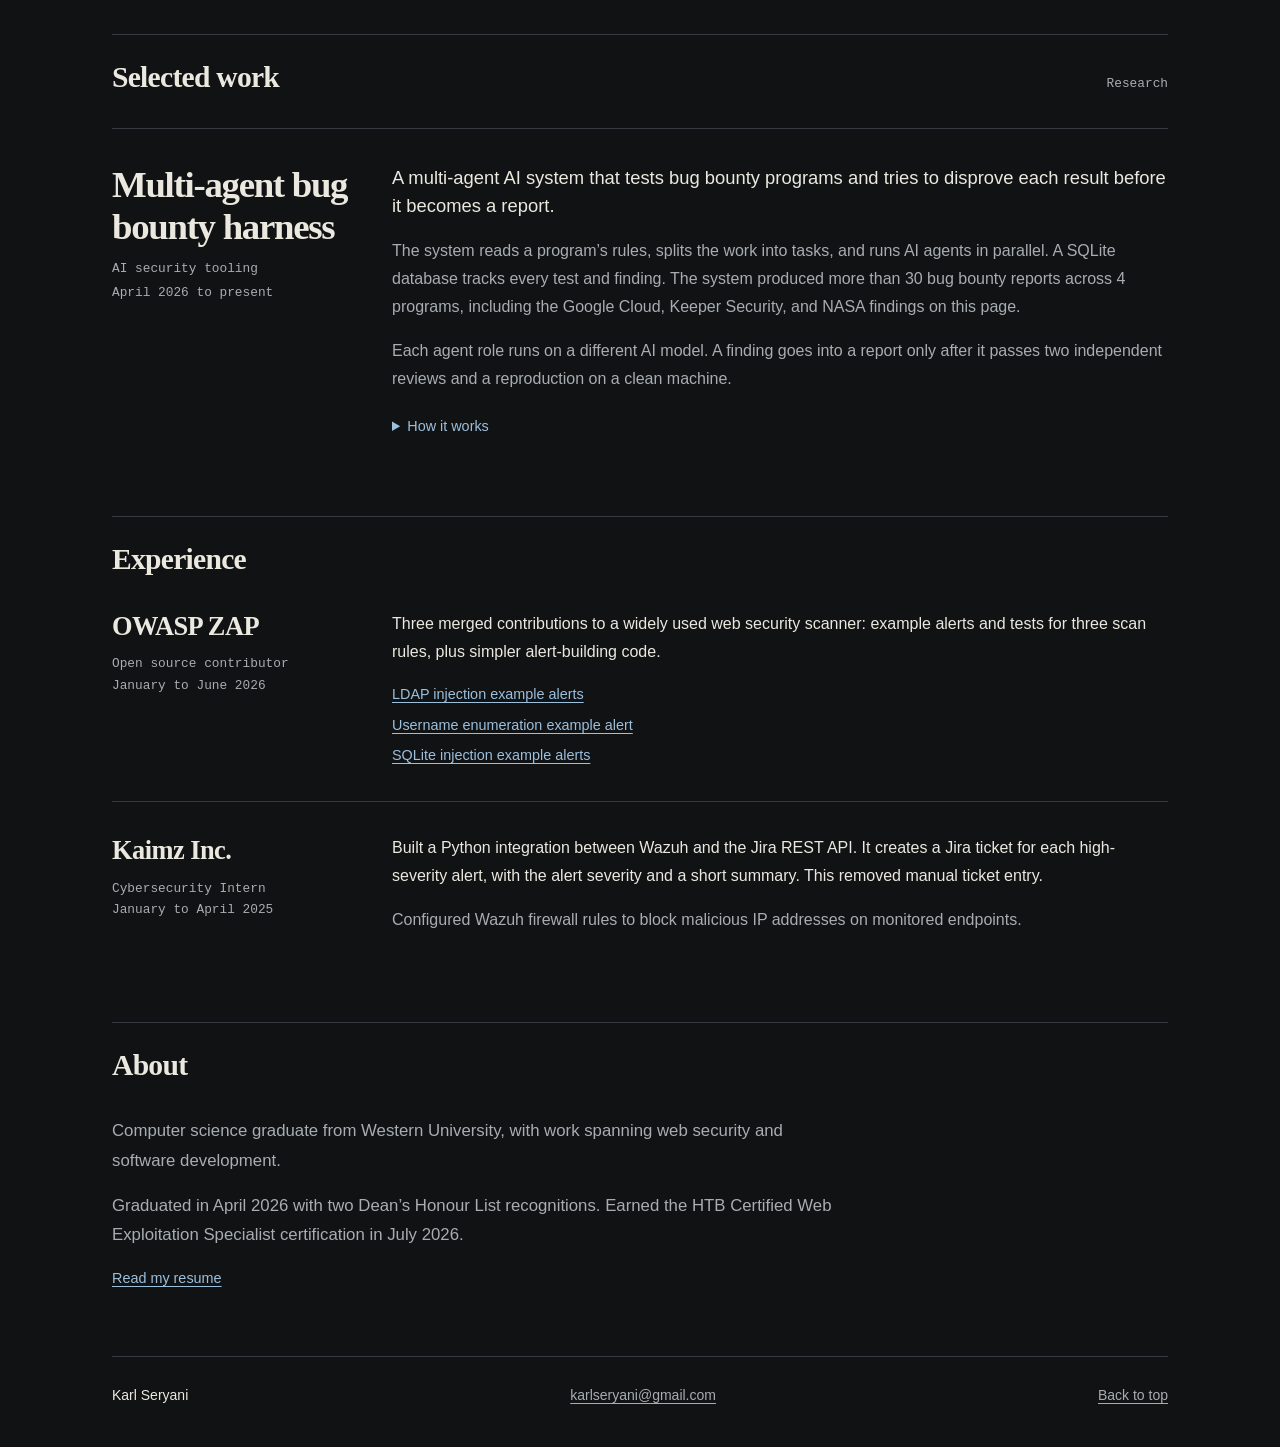
==== commit a0676ed8: "Update project, finding wording, and resume PDF - Replace the old Google Cloud workflow text with th" ====
--- a/index.html
+++ b/index.html
@@ -11,7 +11,7 @@
 </head>
 <body>
 <a class="skip" href="#security">Skip to research</a>
-<header class="site-header"><a href="#top" class="wordmark" aria-label="Karl Seryani, back to top">ks<span>.</span></a><nav aria-label="Main navigation"><a href="#security">Research</a><a href="#work">Projects</a><a href="#experience">Experience</a><a href="#about">About</a></nav><a class="resume-link" href="assets/KarlSeryani.pdf">Resume <span>PDF</span></a></header>
+<header class="site-header"><a href="#top" class="wordmark" aria-label="Karl Seryani, back to top">ks<span>.</span></a><nav aria-label="Main navigation"><a href="#security">Research</a><a href="#work">Projects</a><a href="#experience">Experience</a><a href="#about">About</a></nav><a class="resume-link" href="assets/KarlSeryani.pdf?v=20261029">Resume <span>PDF</span></a></header>
 <main id="top">
 <section class="hero" aria-labelledby="name-heading"><div class="hero-copy"><h1 id="name-heading">Karl Seryani</h1><p class="intro">Bug bounty researcher. <span>CWES certified.</span></p><div class="hero-links"><a href="mailto:karlseryani@gmail.com">Email me</a><a href="https://github.com/Karl-Seryani">GitHub</a><a href="https://www.linkedin.com/in/karlseryani">LinkedIn</a><a href="https://www.credly.com/badges/754b86be-3909-43e1-b980-5ab812c9e6cb/linked_in_profile" aria-label="View Hack The Box CWES certification">HTB CWES</a></div></div></section>
 <section class="experience-section" id="security" aria-labelledby="security-heading">
@@ -24,46 +24,38 @@
 </article>
 <article class="security-finding" id="sql-injection" aria-labelledby="sql-injection-heading">
 <div class="finding-meta"><p class="finding-vendor">Keeper Security</p><p class="finding-severity">High (P2)</p><p class="finding-status">Resolved</p></div>
-<div class="finding-story"><h3 id="sql-injection-heading">SQL injection leading to account takeover</h3><p class="finding-deck">Fixed a SQL injection issue in an automated database password management service. The issue allowed an unauthorized password change on a separate database account, leading to account takeover. The fix separated user-controlled values from database commands.</p><figure class="finding-shot"><img src="assets/findings/keeper-sql-injection.webp?v=3" alt="Redacted Bugcrowd report card: Keeper Gateway SQL injection leading to database-account takeover, P2, Resolved" width="1068" height="402" loading="lazy" decoding="async"></figure></div>
+<div class="finding-story"><h3 id="sql-injection-heading">SQL injection leading to account takeover</h3><p class="finding-deck">Found a SQL injection issue in an automated database password management service. The issue allowed an unauthorized password change on a separate database account, leading to account takeover. Keeper fixed it by separating user-controlled values from database commands.</p><figure class="finding-shot"><img src="assets/findings/keeper-sql-injection.webp?v=3" alt="Redacted Bugcrowd report card: Keeper Gateway SQL injection leading to database-account takeover, P2, Resolved" width="1068" height="402" loading="lazy" decoding="async"></figure></div>
 </article>
 <article class="security-finding" id="access-control-rce" aria-labelledby="access-control-heading">
 <div class="finding-meta"><p class="finding-vendor">Keeper Security</p><p class="finding-severity">Medium (P3)</p><p class="finding-status">Resolved</p></div>
-<div class="finding-story"><h3 id="access-control-heading">Broken access control leading to RCE</h3><p class="finding-deck">Fixed an authorization issue that allowed non-admin record editors to reach a privileged execution feature. The issue led to code execution in the backend service. The fix restored the required permission checks.</p><figure class="finding-shot"><img src="assets/findings/keeper-access-control-rce.webp?v=3" alt="Redacted Bugcrowd report card: Remote code execution via attacker-supplied post-rotation script, P3, Resolved" width="1068" height="360" loading="lazy" decoding="async"></figure></div>
+<div class="finding-story"><h3 id="access-control-heading">Broken access control leading to RCE</h3><p class="finding-deck">Found an authorization issue that allowed non-admin record editors to reach a privileged execution feature. The issue led to code execution in the backend service. Keeper fixed it by restoring the required permission checks.</p><figure class="finding-shot"><img src="assets/findings/keeper-access-control-rce.webp?v=3" alt="Redacted Bugcrowd report card: Remote code execution via attacker-supplied post-rotation script, P3, Resolved" width="1068" height="360" loading="lazy" decoding="async"></figure></div>
 </article>
 <article class="security-finding" id="device-approval-bypass" aria-labelledby="device-approval-heading">
 <div class="finding-meta"><p class="finding-vendor">Keeper Security</p><p class="finding-severity">High (P2)</p><p class="finding-status">Resolved</p></div>
-<div class="finding-story"><h3 id="device-approval-heading">Device approval bypass</h3><p class="finding-deck">Fixed a device approval bypass in the biometric/passkey login flow. An affected request could skip device approval and proceed to authentication. Authentication, MFA, biometric checks, and brute-force protection remained enforced.</p><p class="finding-deck">Keeper released the fix in Backend API 18.1.0 within 24 hours of validating the report and publicly credited Karl Seryani.</p><figure class="finding-shot"><img src="assets/findings/keeper-device-approval-bypass.webp" alt="Bugcrowd report card: Device approval bypass via loginType=PASSKEY_BIO allows Web Vault sessions on unapproved devices, P2, Resolved" width="1075" height="319" loading="lazy" decoding="async"></figure><a class="writeup-link" href="https://docs.keeper.io/release-notes/backend/backend-api/backend-api-18.1.0">View Keeper’s recognition <span aria-hidden="true">→</span></a></div>
+<div class="finding-story"><h3 id="device-approval-heading">Device approval bypass</h3><p class="finding-deck">Found a device approval bypass in the biometric/passkey login flow. An affected request could skip device approval and proceed to authentication. Authentication, MFA, biometric checks, and brute-force protection remained enforced.</p><p class="finding-deck">Keeper released the fix in Backend API 18.1.0 within 24 hours of validating the report and publicly credited Karl Seryani.</p><figure class="finding-shot"><img src="assets/findings/keeper-device-approval-bypass.webp" alt="Bugcrowd report card: Device approval bypass via loginType=PASSKEY_BIO allows Web Vault sessions on unapproved devices, P2, Resolved" width="1075" height="319" loading="lazy" decoding="async"></figure><a class="writeup-link" href="https://docs.keeper.io/release-notes/backend/backend-api/backend-api-18.1.0">View Keeper’s recognition <span aria-hidden="true">→</span></a></div>
 </article>
 <article class="security-finding" id="nasa-stored-xss" aria-labelledby="nasa-finding-heading">
 <div class="finding-meta"><p class="finding-vendor">NASA</p><p class="finding-severity">High (P2)</p><p class="finding-status">Unresolved</p></div>
-<div class="finding-story"><h3 id="nasa-finding-heading">Stored XSS leading to account takeover</h3><p class="finding-deck">Validated a high-severity stored XSS issue in NASA’s GLOBE platform that led to an authenticated session for another account. The report remains unresolved.</p><figure class="finding-shot"><img src="assets/findings/nasa-stored-xss.webp?v=3" alt="Redacted Bugcrowd report card: Stored XSS allowing account takeover, P2, Unresolved" width="1065" height="360" loading="lazy" decoding="async"></figure></div>
+<div class="finding-story"><h3 id="nasa-finding-heading">Stored XSS leading to account takeover</h3><p class="finding-deck">Found a stored XSS issue in NASA’s GLOBE platform that led to an authenticated session for another account. Bugcrowd validated it as High (P2). The report remains unresolved.</p><figure class="finding-shot"><img src="assets/findings/nasa-stored-xss.webp?v=3" alt="Redacted Bugcrowd report card: Stored XSS allowing account takeover, P2, Unresolved" width="1065" height="360" loading="lazy" decoding="async"></figure></div>
 </article>
 </div></section>
 <section id="work" aria-labelledby="work-heading">
 <div class="section-heading"><h2 id="work-heading">Selected work</h2><p>Research</p></div>
 <article class="project text-project research-project" id="multi-agent-testing">
-<div class="project-copy"><div><h3>Multi-agent security testing</h3><p class="project-kind">AI security tooling</p><p class="project-kind">April 2026 to present</p></div><div>
-<p class="lead">A multi-agent workflow that finds cloud vulnerabilities and tries to disprove them.</p>
-<p>The workflow maps cloud APIs, runs tests, and challenges every positive result. It turned more than 1,500 test ideas into 11 Google Cloud vulnerability reports. Google triaged 3 reports and accepted 1.</p>
-<p>A critic agent must fail to disprove each finding before the finding goes into a report. The researcher, hunter, and critic roles each run on a separate AI model.</p>
-<details><summary>How it works</summary><div class="detail-body"><p>A SQLite database stores each finding and test idea under a unique ID. The agents ask the database for only the data they need. This replaced a large Markdown file, so each run uses fewer tokens and costs less.</p><p>A Python request tool checks every request against a 220-rule host allowlist. It blocks out-of-scope and duplicate tests and saves more than 3,100 experiments as proof that anyone can replay.</p><p>Built with Python, SQLite, and Claude Code.</p></div></details>
-</div></div></article>
-<article class="project text-project research-project" id="ai-research">
-<div class="project-copy"><div><h3>An invented security lab</h3><p class="project-kind">AI security case study</p><p class="project-kind">April 2026</p></div><div>
-<p class="lead">How an assistant handled an unverified lab claim.</p>
-<p>A documented conversation about an invented security exercise, followed by AI-assisted PDF manipulation and a separate résumé evaluation.</p>
-<p>The case study examines what the screenshots support, what remains untested, and how a controlled follow-up could separate the effects.</p>
-<div class="project-links"><a href="https://karl-seryani.github.io/ai-social-engineering/">Read the case study</a></div>
-<details><summary>About the case study</summary><div class="detail-body"><p>One personalized Claude conversation, synthetic documents, and selected screenshots. The article distinguishes acceptance of the lab pretext from the evaluator's response to fabricated experience.</p><p>No real hiring system was tested. The experiment does not establish causation, success rates, or a ranking of models.</p></div></details>
+<div class="project-copy"><div><h3>Multi-agent bug bounty harness</h3><p class="project-kind">AI security tooling</p><p class="project-kind">April 2026 to present</p></div><div>
+<p class="lead">A multi-agent AI system that tests bug bounty programs and tries to disprove each result before it becomes a report.</p>
+<p>The system reads a program’s rules, splits the work into tasks, and runs AI agents in parallel. A SQLite database tracks every test and finding. The system produced more than 30 bug bounty reports across 4 programs, including the Google Cloud, Keeper Security, and NASA findings on this page.</p>
+<p>Each agent role runs on a different AI model. A finding goes into a report only after it passes two independent reviews and a reproduction on a clean machine.</p>
+<details><summary>How it works</summary><div class="detail-body"><p>Every finding must show real network traffic. A check sends a marked request and fails unless the local proxy recorded that exact request. The recorded requests become the evidence in the report.</p><p>Two layers of code keep the agents inside the program rules. One layer blocks any command that could reach the target directly or read a saved password. The other layer checks each request against the allowed hosts and paths. 35 unit tests cover these guards.</p><p>Built with Python, SQLite, TypeScript, and Node.js.</p></div></details>
 </div></div></article>
 </section>
 <section class="experience-section" id="experience" aria-labelledby="experience-heading">
 <div class="section-heading"><h2 id="experience-heading">Experience</h2></div>
 
-<article class="experience-entry"><div><h3>OWASP ZAP</h3><p class="date">Open source contributor</p></div><div><p>Three merged contributions to a widely used web security scanner: example alerts and tests for three scan rules, plus simpler alert-building code.</p><ul class="contribution-links"><li><a href="https://github.com/zaproxy/zap-extensions/pull/7288">LDAP injection example alerts</a></li><li><a href="https://github.com/zaproxy/zap-extensions/pull/7249">Username enumeration example alert</a></li><li><a href="https://github.com/zaproxy/zap-extensions/pull/7224">SQLite injection example alerts</a></li></ul></div></article>
-<article class="experience-entry"><div><h3>Kaimz Inc.</h3><p class="date">SOC Analyst<br>January to April 2025</p></div><div><p>Built a Python integration between Wazuh and the Jira REST API. It creates a Jira ticket for each high-severity alert, with the alert severity and a short summary. This removed manual ticket entry.</p><p>Configured Wazuh firewall rules to block malicious IP addresses on monitored endpoints. Analyzed suspicious attachments in VirusTotal, ANY.RUN, and Hybrid Analysis to confirm malware.</p></div></article>
+<article class="experience-entry"><div><h3>OWASP ZAP</h3><p class="date">Open source contributor<br>January to June 2026</p></div><div><p>Three merged contributions to a widely used web security scanner: example alerts and tests for three scan rules, plus simpler alert-building code.</p><ul class="contribution-links"><li><a href="https://github.com/zaproxy/zap-extensions/pull/7288">LDAP injection example alerts</a></li><li><a href="https://github.com/zaproxy/zap-extensions/pull/7249">Username enumeration example alert</a></li><li><a href="https://github.com/zaproxy/zap-extensions/pull/7224">SQLite injection example alerts</a></li></ul></div></article>
+<article class="experience-entry"><div><h3>Kaimz Inc.</h3><p class="date">Cybersecurity Intern<br>January to April 2025</p></div><div><p>Built a Python integration between Wazuh and the Jira REST API. It creates a Jira ticket for each high-severity alert, with the alert severity and a short summary. This removed manual ticket entry.</p><p>Configured Wazuh firewall rules to block malicious IP addresses on monitored endpoints.</p></div></article>
 </section>
-<section class="about-section" id="about" aria-labelledby="about-heading"><div class="section-heading"><h2 id="about-heading">About</h2></div><div class="about-copy"><p>Computer science graduate from Western University, with work spanning web security and software development.</p><p>Graduated in April 2026 with two Dean’s Honour List recognitions. Earned the HTB Certified Web Exploitation Specialist certification in July 2026.</p><a href="assets/KarlSeryani.pdf">Read my resume</a></div></section>
+<section class="about-section" id="about" aria-labelledby="about-heading"><div class="section-heading"><h2 id="about-heading">About</h2></div><div class="about-copy"><p>Computer science graduate from Western University, with work spanning web security and software development.</p><p>Graduated in April 2026 with two Dean’s Honour List recognitions. Earned the HTB Certified Web Exploitation Specialist certification in July 2026.</p><a href="assets/KarlSeryani.pdf?v=20261029">Read my resume</a></div></section>
 <footer><p>Karl Seryani</p><a href="mailto:karlseryani@gmail.com">karlseryani@gmail.com</a><a href="#top">Back to top</a></footer>
 </main>
 <script type="module" src="site.js"></script></body></html>
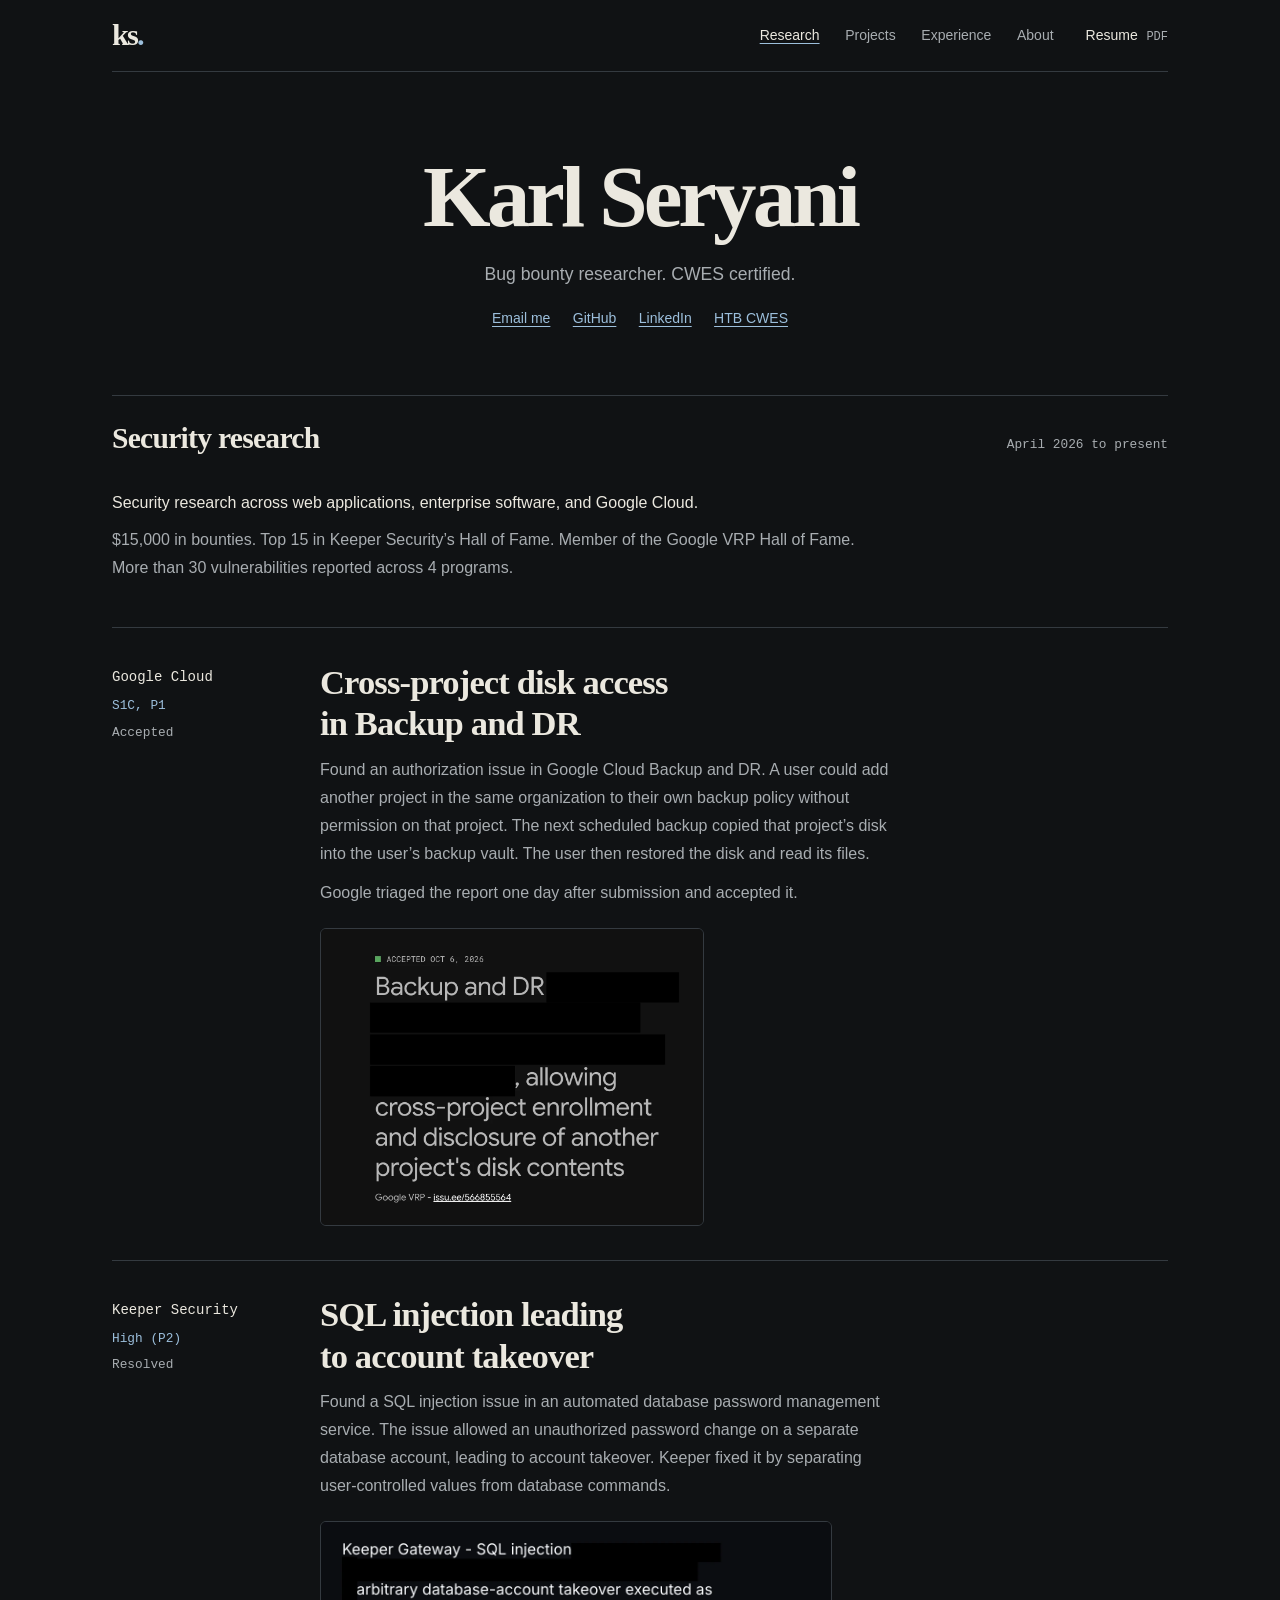
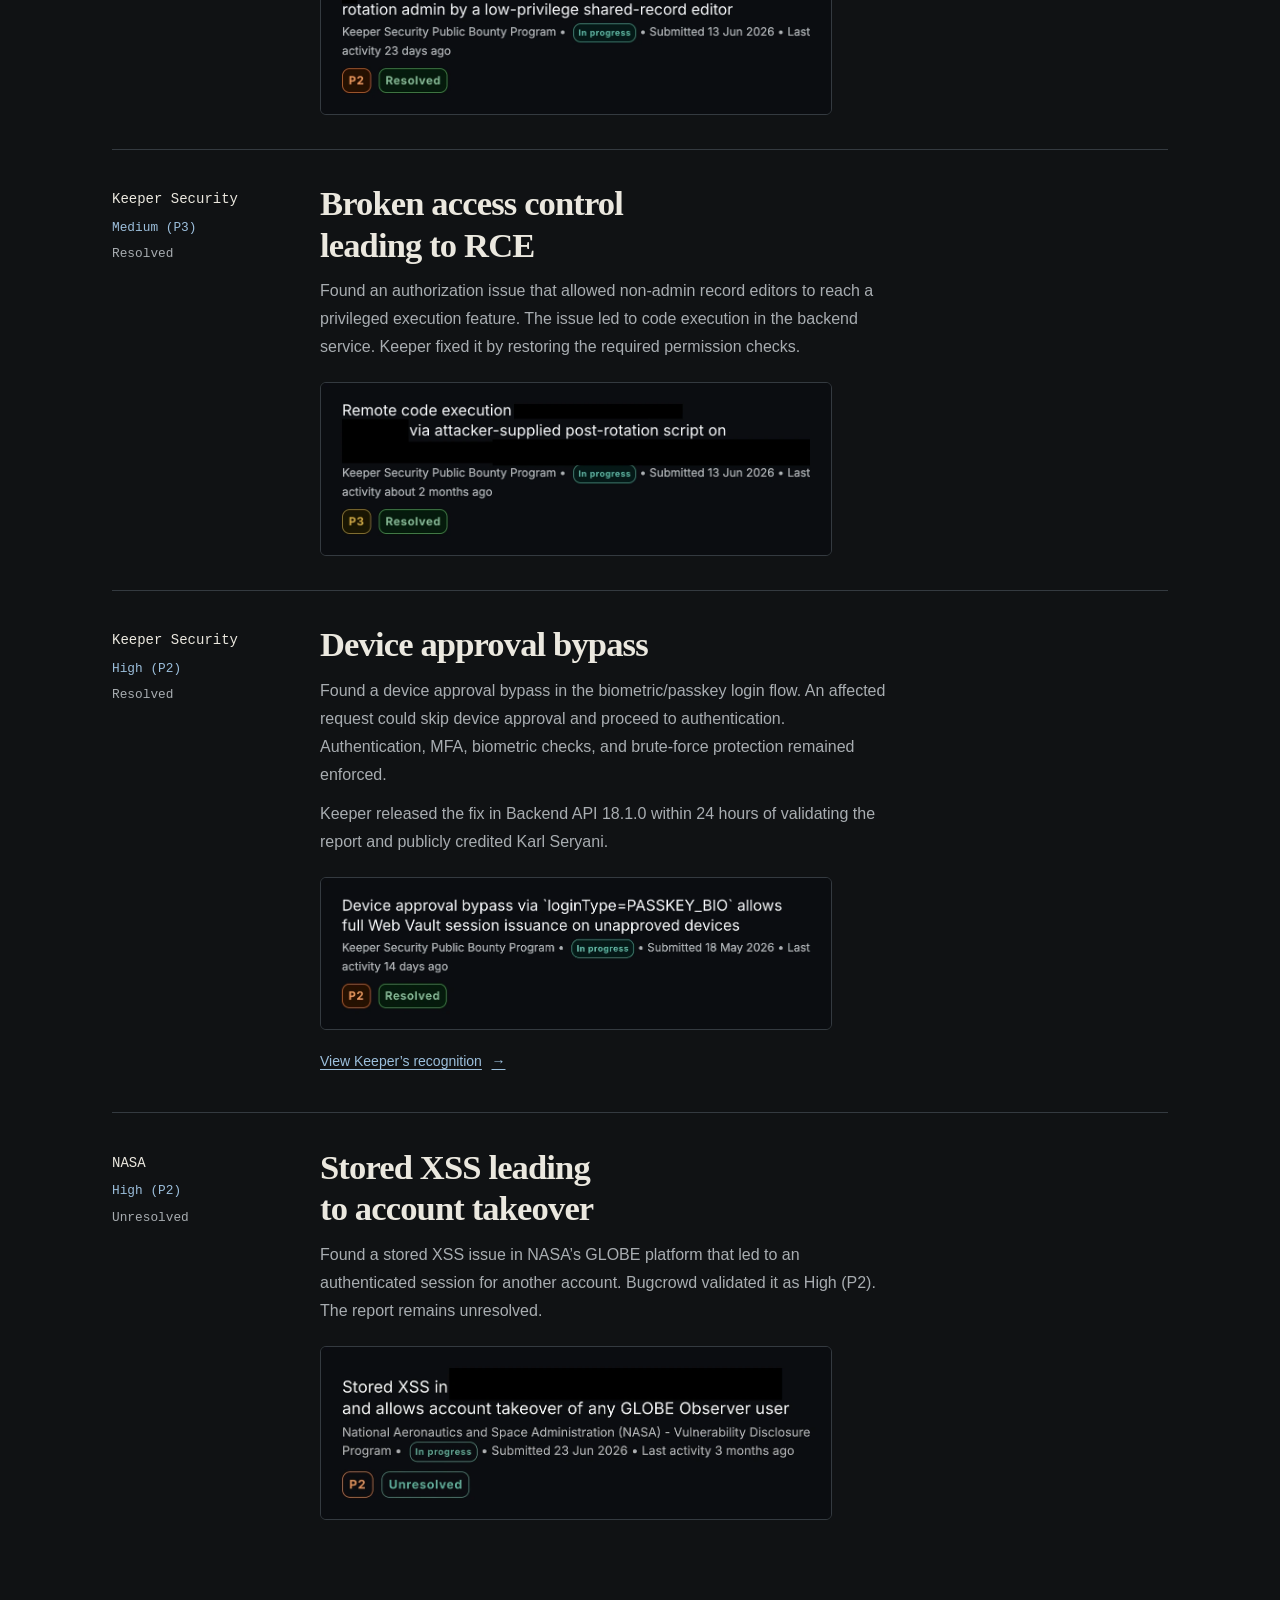
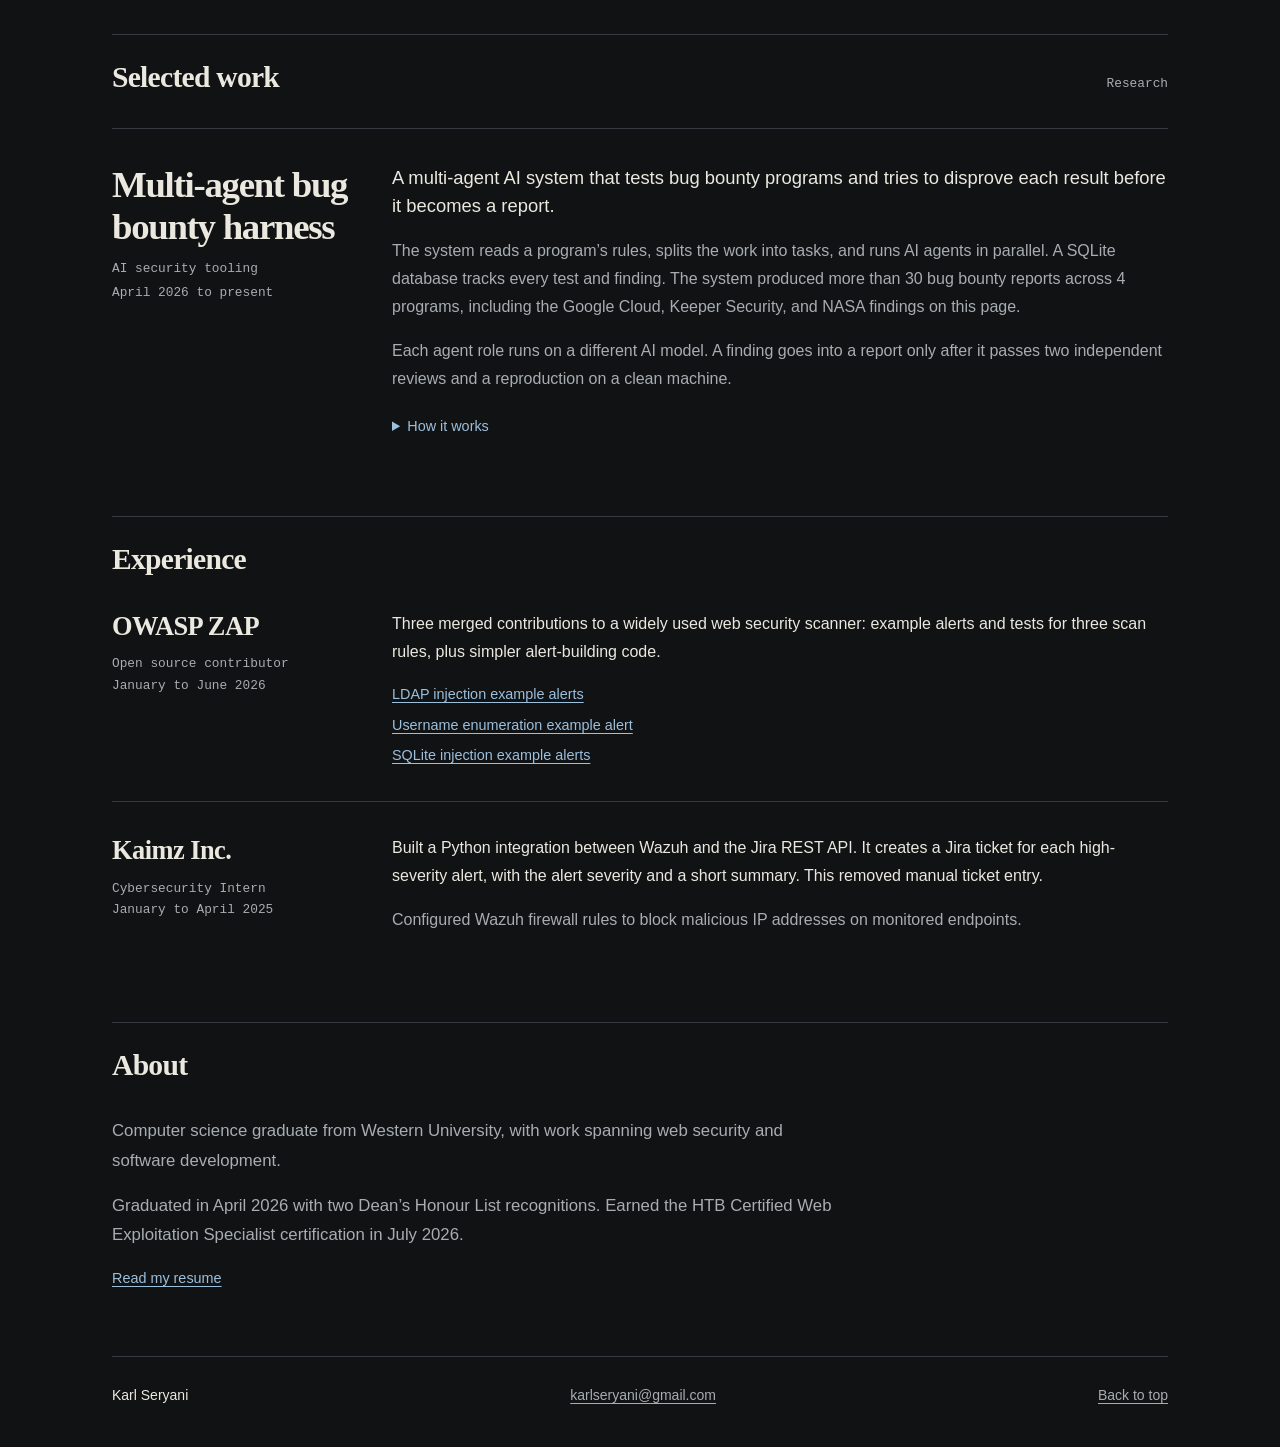
==== commit c26aa543: "Correct bounty total to $15,000 Co-Authored-By: Claude Opus 5.5 <noreply@anthropic.com>" ====
--- a/index.html
+++ b/index.html
@@ -16,7 +16,7 @@
 <section class="hero" aria-labelledby="name-heading"><div class="hero-copy"><h1 id="name-heading">Karl Seryani</h1><p class="intro">Bug bounty researcher. <span>CWES certified.</span></p><div class="hero-links"><a href="mailto:karlseryani@gmail.com">Email me</a><a href="https://github.com/Karl-Seryani">GitHub</a><a href="https://www.linkedin.com/in/karlseryani">LinkedIn</a><a href="https://www.credly.com/badges/754b86be-3909-43e1-b980-5ab812c9e6cb/linked_in_profile" aria-label="View Hack The Box CWES certification">HTB CWES</a></div></div></section>
 <section class="experience-section" id="security" aria-labelledby="security-heading">
 <div class="section-heading"><h2 id="security-heading">Security research</h2><p>April 2026 to present</p></div>
-<div class="research-overview"><p>Security research across web applications, enterprise software, and Google Cloud.</p><p>$20,000 in bounties. Top 15 in Keeper Security’s Hall of Fame. Member of the Google VRP Hall of Fame. More than 30 vulnerabilities reported across 4 programs.</p></div>
+<div class="research-overview"><p>Security research across web applications, enterprise software, and Google Cloud.</p><p>$15,000 in bounties. Top 15 in Keeper Security’s Hall of Fame. Member of the Google VRP Hall of Fame. More than 30 vulnerabilities reported across 4 programs.</p></div>
 <div class="security-writeups" aria-label="Selected security findings">
 <article class="security-finding" id="google-backup-dr" aria-labelledby="google-backup-dr-heading">
 <div class="finding-meta"><p class="finding-vendor">Google Cloud</p><p class="finding-severity">S1C, P1</p><p class="finding-status">Accepted</p></div>
